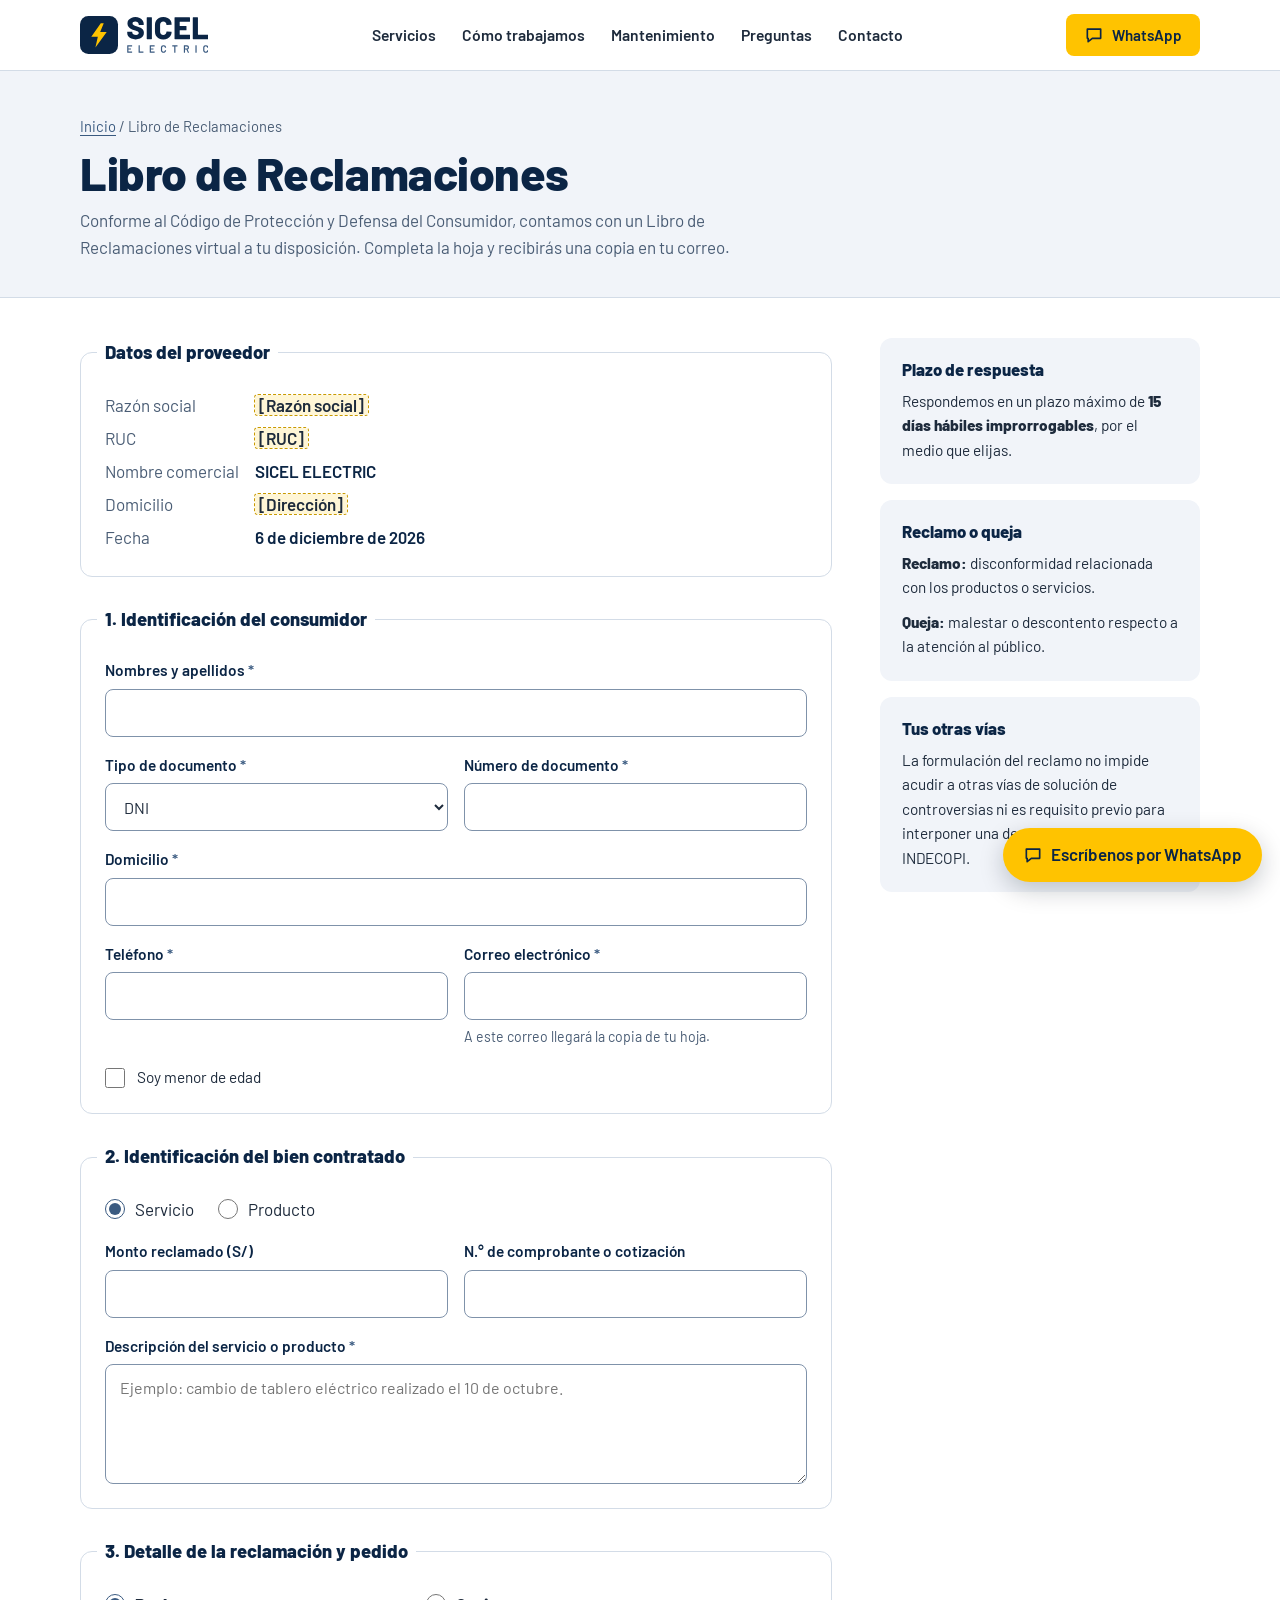
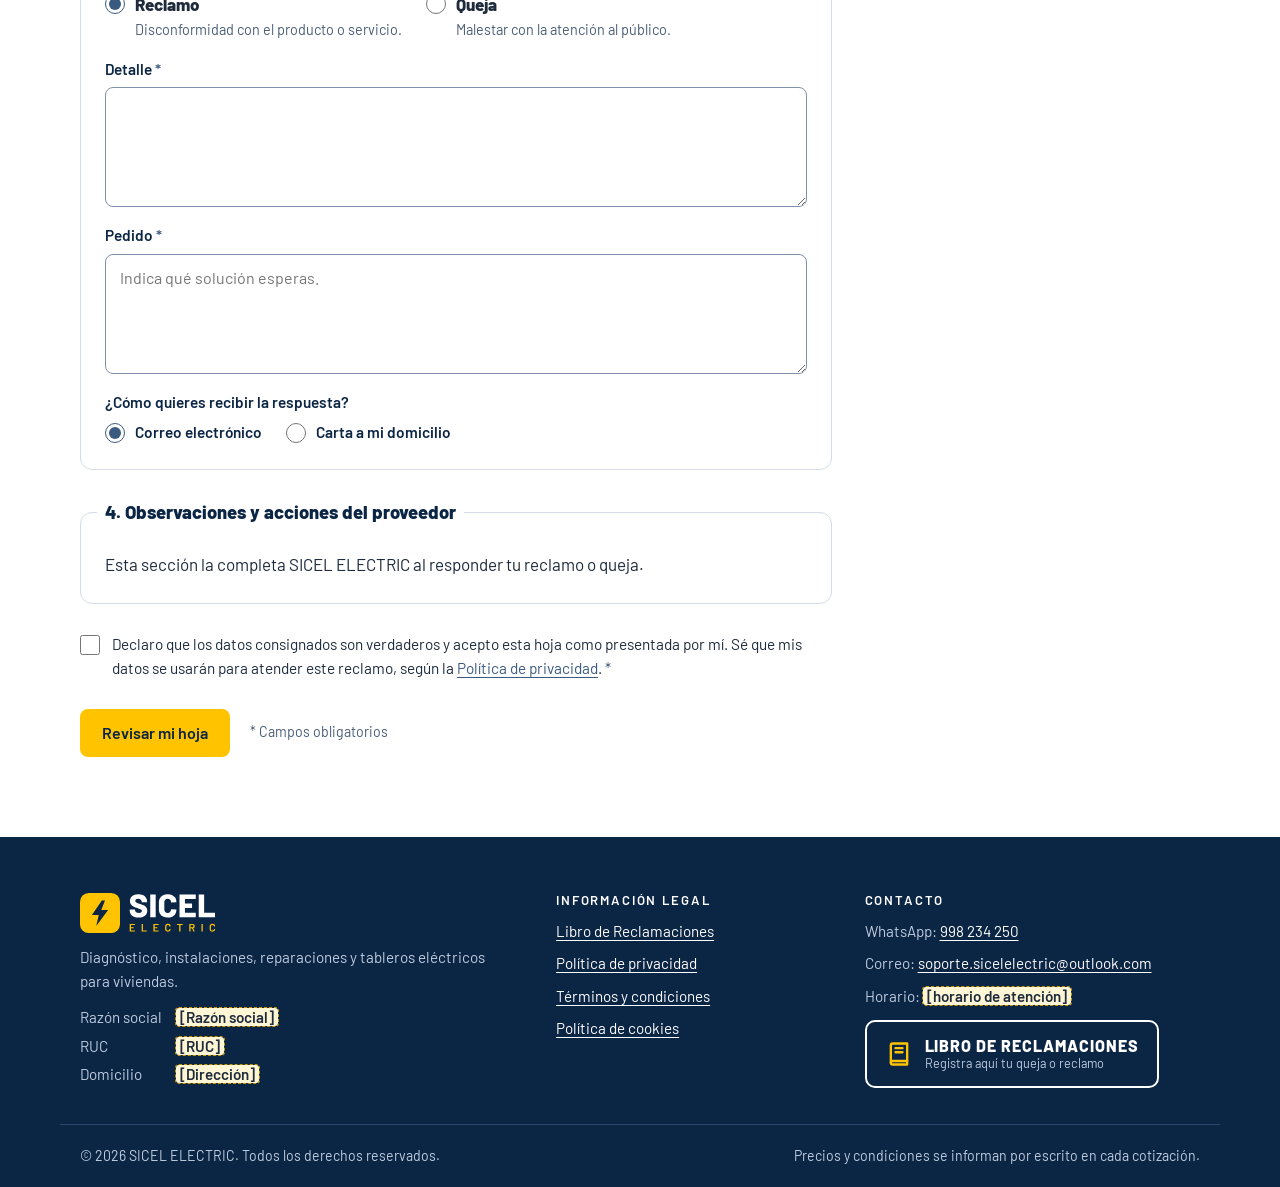
==== SICEL-web/libro-de-reclamaciones.html @ c5e51d3d "Subir proyecto inicial" ====
<!doctype html>
<html lang="es-PE">
<head>
<meta charset="utf-8">
<meta name="viewport" content="width=device-width, initial-scale=1, viewport-fit=cover">
<title>Libro de Reclamaciones | SICEL ELECTRIC</title>
<meta name="description" content="Libro de Reclamaciones virtual de SICEL ELECTRIC. Registra tu reclamo o queja y recibe una copia en tu correo.">
<meta name="theme-color" content="#0B2545">
<link rel="icon" href="assets/img/favicon.svg" type="image/svg+xml">
<link rel="icon" href="assets/img/favicon-32.png" sizes="32x32" type="image/png">
<link rel="apple-touch-icon" href="assets/img/apple-touch-icon.png">
<meta property="og:type" content="website">
<meta property="og:locale" content="es_PE">
<meta property="og:site_name" content="SICEL ELECTRIC">
<meta property="og:title" content="Libro de Reclamaciones | SICEL ELECTRIC">
<meta property="og:description" content="Libro de Reclamaciones virtual de SICEL ELECTRIC. Registra tu reclamo o queja y recibe una copia en tu correo.">
<meta property="og:image" content="assets/img/og-image.png">
<meta name="twitter:card" content="summary_large_image">
<link rel="preload" href="assets/fonts/barlow-extrabold.woff2" as="font" type="font/woff2" crossorigin>
<link rel="stylesheet" href="assets/css/sicel.css">
</head>
<body>
<a class="skip" href="#contenido">Ir al contenido</a>
<header class="site-header">
  <div class="wrap hdr">
    <a class="brand" href="./" aria-label="SICEL ELECTRIC, ir al inicio"><svg xmlns="http://www.w3.org/2000/svg" viewBox="0 0 445.99 132.00" aria-hidden="true" focusable="false"><g transform="translate(0.00 0.00) scale(1.3200)"><path d="M22,0 H78 A22,22 0 0 1 100,22 V78 A22,22 0 0 1 78,100 H22 A22,22 0 0 1 0,78 V22 A22,22 0 0 1 22,0 Z" class="lg-tile"/><path d="M54.70,18.80 L29.70,54.70 L46.90,54.70 L40.60,82.80 L70.30,42.20 L53.10,42.20 L62.50,18.80 Z" class="lg-bolt"/></g><path d="M164.0 57.776314318677095V55.7243143186771Q164.0 55.184314318677096 164.378 54.806314318677096Q164.756 54.428314318677096 165.296 54.428314318677096H180.308Q180.84799999999998 54.428314318677096 181.226 54.806314318677096Q181.60399999999998 55.184314318677096 181.60399999999998 55.7243143186771V57.020314318677094Q181.60399999999998 60.5843143186771 185.168 63.2303143186771Q188.732 65.8763143186771 194.78 65.8763143186771Q199.53199999999998 65.8763143186771 201.79999999999998 63.8243143186771Q204.06799999999998 61.7723143186771 204.06799999999998 59.0723143186771Q204.06799999999998 56.9123143186771 202.718 55.562314318677096Q201.368 54.2123143186771 199.1 53.294314318677095Q196.832 52.376314318677096 192.07999999999998 50.7563143186771Q191.432 50.4323143186771 190.784 50.2703143186771Q190.136 50.1083143186771 189.596 49.892314318677094Q182.576 47.6243143186771 177.392 44.9783143186771Q172.208 42.3323143186771 168.536 37.6343143186771Q164.864 32.9363143186771 164.864 26.0243143186771Q164.864 19.3283143186771 168.374 14.306314318677103Q171.884 9.284314318677104 178.14799999999997 6.584314318677102Q184.41199999999998 3.8843143186770988 192.296 3.8843143186770988Q200.612 3.8843143186770988 207.254 6.9083143186771Q213.896 9.9323143186771 217.676 15.4403143186771Q221.456 20.9483143186771 221.456 28.0763143186771V29.5883143186771Q221.456 30.1283143186771 221.07799999999997 30.5063143186771Q220.7 30.8843143186771 220.16 30.8843143186771H205.148Q204.608 30.8843143186771 204.23 30.5063143186771Q203.85199999999998 30.1283143186771 203.85199999999998 29.5883143186771V28.8323143186771Q203.85199999999998 25.052314318677098 200.504 22.136314318677098Q197.156 19.220314318677097 191.54 19.220314318677097Q187.328 19.220314318677097 184.952 20.9483143186771Q182.576 22.6763143186771 182.576 25.8083143186771Q182.576 28.184314318677096 184.088 29.7503143186771Q185.6 31.3163143186771 188.786 32.666314318677095Q191.97199999999998 34.0163143186771 198.56 36.1763143186771Q206.12 38.7683143186771 210.332 40.7123143186771Q214.54399999999998 42.6563143186771 218.26999999999998 47.0303143186771Q221.99599999999998 51.404314318677095 221.99599999999998 58.532314318677095Q221.99599999999998 65.5523143186771 218.432 70.6283143186771Q214.868 75.70431431867709 208.442 78.4583143186771Q202.016 81.2123143186771 193.48399999999998 81.2123143186771Q184.51999999999998 81.2123143186771 177.878 78.3503143186771Q171.236 75.4883143186771 167.618 70.14231431867711Q164.0 64.7963143186771 164.0 57.776314318677095Z M231.82399999999998 79.05231431867709V6.044314318677095Q231.82399999999998 5.504314318677103 232.202 5.126314318677103Q232.57999999999998 4.748314318677103 233.11999999999998 4.748314318677103H248.456Q248.99599999999998 4.748314318677103 249.37399999999997 5.126314318677103Q249.75199999999998 5.504314318677103 249.75199999999998 6.044314318677095V79.05231431867709Q249.75199999999998 79.5923143186771 249.37399999999997 79.9703143186771Q248.99599999999998 80.3483143186771 248.456 80.3483143186771H233.11999999999998Q232.57999999999998 80.3483143186771 232.202 79.9703143186771Q231.82399999999998 79.5923143186771 231.82399999999998 79.05231431867709Z M260.33599999999996 54.1043143186771V30.776314318677095Q260.33599999999996 22.784314318677097 263.95399999999995 16.682314318677097Q267.57199999999995 10.580314318677097 274.106 7.232314318677098Q280.64 3.8843143186770988 289.28 3.8843143186770988Q297.91999999999996 3.8843143186770988 304.45399999999995 7.070314318677099Q310.98799999999994 10.256314318677099 314.606 16.034314318677097Q318.224 21.812314318677096 318.224 29.3723143186771Q318.224 29.912314318677097 317.846 30.2363143186771Q317.46799999999996 30.5603143186771 316.928 30.5603143186771L301.592 31.532314318677095Q300.296 31.532314318677095 300.296 30.3443143186771Q300.296 25.2683143186771 297.272 22.244314318677098Q294.248 19.220314318677097 289.28 19.220314318677097Q284.31199999999995 19.220314318677097 281.28799999999995 22.298314318677097Q278.26399999999995 25.376314318677096 278.26399999999995 30.3443143186771V54.8603143186771Q278.26399999999995 59.8283143186771 281.28799999999995 62.8523143186771Q284.31199999999995 65.8763143186771 289.28 65.8763143186771Q294.248 65.8763143186771 297.272 62.8523143186771Q300.296 59.8283143186771 300.296 54.8603143186771Q300.296 53.672314318677095 301.592 53.672314318677095L316.928 54.428314318677096Q317.46799999999996 54.428314318677096 317.846 54.752314318677094Q318.224 55.0763143186771 318.224 55.508314318677094Q318.224 63.1763143186771 314.606 69.0083143186771Q310.98799999999994 74.8403143186771 304.45399999999995 78.0263143186771Q297.91999999999996 81.2123143186771 289.28 81.2123143186771Q280.64 81.2123143186771 274.106 77.8643143186771Q267.57199999999995 74.5163143186771 263.95399999999995 68.3603143186771Q260.33599999999996 62.2043143186771 260.33599999999996 54.1043143186771Z M380.756 20.0843143186771H346.844Q346.304 20.0843143186771 346.304 20.6243143186771V33.9083143186771Q346.304 34.4483143186771 346.844 34.4483143186771H368.552Q369.092 34.4483143186771 369.47 34.8263143186771Q369.848 35.2043143186771 369.848 35.7443143186771V48.380314318677094Q369.848 48.9203143186771 369.47 49.2983143186771Q369.092 49.6763143186771 368.552 49.6763143186771H346.844Q346.304 49.6763143186771 346.304 50.2163143186771V64.47231431867709Q346.304 65.0123143186771 346.844 65.0123143186771H380.756Q381.296 65.0123143186771 381.674 65.3903143186771Q382.052 65.7683143186771 382.052 66.3083143186771V79.05231431867709Q382.052 79.5923143186771 381.674 79.9703143186771Q381.296 80.3483143186771 380.756 80.3483143186771H329.672Q329.132 80.3483143186771 328.754 79.9703143186771Q328.376 79.5923143186771 328.376 79.05231431867709V6.044314318677095Q328.376 5.504314318677103 328.754 5.126314318677103Q329.132 4.748314318677103 329.672 4.748314318677103H380.756Q381.296 4.748314318677103 381.674 5.126314318677103Q382.052 5.504314318677103 382.052 6.044314318677095V18.788314318677095Q382.052 19.3283143186771 381.674 19.7063143186771Q381.296 20.0843143186771 380.756 20.0843143186771Z M391.772 79.05231431867709V6.044314318677095Q391.772 5.504314318677103 392.15 5.126314318677103Q392.528 4.748314318677103 393.06800000000004 4.748314318677103H408.404Q408.944 4.748314318677103 409.322 5.126314318677103Q409.70000000000005 5.504314318677103 409.70000000000005 6.044314318677095V64.47231431867709Q409.70000000000005 65.0123143186771 410.24 65.0123143186771H444.692Q445.232 65.0123143186771 445.61 65.3903143186771Q445.988 65.7683143186771 445.988 66.3083143186771V79.05231431867709Q445.988 79.5923143186771 445.61 79.9703143186771Q445.232 80.3483143186771 444.692 80.3483143186771H393.06800000000004Q392.528 80.3483143186771 392.15 79.9703143186771Q391.772 79.5923143186771 391.772 79.05231431867709Z" class="lg-word"/><path d="M180.70022509934626 105.56308165619791H168.37386847840023Q168.19313011152417 105.56308165619791 168.19313011152417 105.74382002307395V112.50343494423791Q168.19313011152417 112.68417331111395 168.37386847840023 112.68417331111395H176.65168568132293Q176.83242404819896 112.68417331111395 176.95894090501218 112.81069016792718Q177.0854577618254 112.9372070247404 177.0854577618254 113.11794539161644V115.86516856813228Q177.0854577618254 116.04590693500832 176.95894090501218 116.17242379182156Q176.83242404819896 116.29894064863478 176.65168568132293 116.29894064863478H168.37386847840023Q168.19313011152417 116.29894064863478 168.19313011152417 116.47967901551083V123.45617997692602Q168.19313011152417 123.63691834380207 168.37386847840023 123.63691834380207H180.70022509934626Q180.88096346622228 123.63691834380207 181.0074803230355 123.7634352006153Q181.13399717984873 123.88995205742853 181.13399717984873 124.07069042430457V126.8179136008204Q181.13399717984873 126.99865196769643 181.0074803230355 127.12516882450967Q180.88096346622228 127.2516856813229 180.70022509934626 127.2516856813229H164.4337720805025Q164.25303371362648 127.2516856813229 164.12651685681323 127.12516882450967Q164.0 126.99865196769643 164.0 126.8179136008204V102.38208639917958Q164.0 102.20134803230354 164.12651685681323 102.07483117549032Q164.25303371362648 101.94831431867708 164.4337720805025 101.94831431867708H180.70022509934626Q180.88096346622228 101.94831431867708 181.0074803230355 102.07483117549032Q181.13399717984873 102.20134803230354 181.13399717984873 102.38208639917958V105.12930957569542Q181.13399717984873 105.31004794257146 181.0074803230355 105.43656479938468Q180.88096346622228 105.56308165619791 180.70022509934626 105.56308165619791Z M203.47325932572747 126.8179136008204V102.38208639917958Q203.47325932572747 102.20134803230354 203.59977618254072 102.07483117549032Q203.72629303935395 101.94831431867708 203.90703140622998 101.94831431867708H207.23261735674913Q207.4133557236252 101.94831431867708 207.5398725804384 102.07483117549032Q207.66638943725164 102.20134803230354 207.66638943725164 102.38208639917958V123.45617997692602Q207.66638943725164 123.63691834380207 207.8471278041277 123.63691834380207H219.95659838482246Q220.1373367516985 123.63691834380207 220.26385360851174 123.7634352006153Q220.39037046532496 123.88995205742853 220.39037046532496 124.07069042430457V126.8179136008204Q220.39037046532496 126.99865196769643 220.26385360851174 127.12516882450967Q220.1373367516985 127.2516856813229 219.95659838482246 127.2516856813229H203.90703140622998Q203.72629303935395 127.2516856813229 203.59977618254072 127.12516882450967Q203.47325932572747 126.99865196769643 203.47325932572747 126.8179136008204Z M258.88764260992184 105.56308165619791H246.5612859889758Q246.38054762209975 105.56308165619791 246.38054762209975 105.74382002307395V112.50343494423791Q246.38054762209975 112.68417331111395 246.5612859889758 112.68417331111395H254.83910319189852Q255.01984155877454 112.68417331111395 255.14635841558777 112.81069016792718Q255.272875272401 112.9372070247404 255.272875272401 113.11794539161644V115.86516856813228Q255.272875272401 116.04590693500832 255.14635841558777 116.17242379182156Q255.01984155877454 116.29894064863478 254.83910319189852 116.29894064863478H246.5612859889758Q246.38054762209975 116.29894064863478 246.38054762209975 116.47967901551083V123.45617997692602Q246.38054762209975 123.63691834380207 246.5612859889758 123.63691834380207H258.88764260992184Q259.06838097679787 123.63691834380207 259.1948978336111 123.7634352006153Q259.3214146904243 123.88995205742853 259.3214146904243 124.07069042430457V126.8179136008204Q259.3214146904243 126.99865196769643 259.1948978336111 127.12516882450967Q259.06838097679787 127.2516856813229 258.88764260992184 127.2516856813229H242.6211895910781Q242.44045122420206 127.2516856813229 242.3139343673888 127.12516882450967Q242.18741751057559 126.99865196769643 242.18741751057559 126.8179136008204V102.38208639917958Q242.18741751057559 102.20134803230354 242.3139343673888 102.07483117549032Q242.44045122420206 101.94831431867708 242.6211895910781 101.94831431867708H258.88764260992184Q259.06838097679787 101.94831431867708 259.1948978336111 102.07483117549032Q259.3214146904243 102.20134803230354 259.3214146904243 102.38208639917958V105.12930957569542Q259.3214146904243 105.31004794257146 259.1948978336111 105.43656479938468Q259.06838097679787 105.56308165619791 258.88764260992184 105.56308165619791Z M281.0461663889245 119.04616382515061V110.11768850147416Q281.0461663889245 107.58735136520957 282.166744263556 105.67152467632354Q283.28732213818745 103.7556979874375 285.34773952057435 102.70741545955646Q287.4081569029612 101.65913293167542 290.1192324061018 101.65913293167542Q292.7941602358672 101.65913293167542 294.8545776182541 102.67126778618125Q296.91499500064094 103.68340264068708 298.0355728752724 105.5269339828227Q299.1561507499039 107.37046532495833 299.1561507499039 109.79235944109729Q299.1561507499039 109.97309780797332 299.02963389309065 110.09961466478654Q298.9031170362774 110.22613152159978 298.7223786694014 110.22613152159978L295.39679271888224 110.40686988847582Q294.9630206383797 110.40686988847582 294.9630206383797 110.00924548134853Q294.9630206383797 107.87653275221125 293.64363056018465 106.57521651070374Q292.32424048198953 105.27390026919625 290.1192324061018 105.27390026919625Q287.9142243302141 105.27390026919625 286.57676041533136 106.57521651070374Q285.2392965004487 107.87653275221125 285.2392965004487 110.00924548134853V119.22690219202666Q285.2392965004487 121.32346724778873 286.57676041533136 122.62478348929622Q287.9142243302141 123.92609973080373 290.1192324061018 123.92609973080373Q292.32424048198953 123.92609973080373 293.64363056018465 122.64285732598384Q294.9630206383797 121.35961492116394 294.9630206383797 119.22690219202666Q294.9630206383797 118.82927778489936 295.39679271888224 118.82927778489936L298.7223786694014 118.97386847840019Q298.9031170362774 118.97386847840019 299.02963389309065 119.08231149852583Q299.1561507499039 119.19075451865145 299.1561507499039 119.33534521215228Q299.1561507499039 121.79338700166645 298.0355728752724 123.65499218048967Q296.91499500064094 125.5165973593129 294.8545776182541 126.52873221381873Q292.7941602358672 127.54086706832456 290.1192324061018 127.54086706832456Q287.4081569029612 127.54086706832456 285.34773952057435 126.47451070375593Q283.28732213818745 125.40815433918728 282.166744263556 123.49232765030123Q281.0461663889245 121.57650096141519 281.0461663889245 119.04616382515061Z M338.7740007691322 102.38208639917958V105.16545724907061Q338.7740007691322 105.34619561594667 338.647483912319 105.4727124727599Q338.52096705550576 105.59922932957312 338.3402286886297 105.59922932957312H331.68905678759137Q331.50831842071534 105.59922932957312 331.50831842071534 105.77996769644916V126.8179136008204Q331.50831842071534 126.99865196769643 331.3818015639021 127.12516882450967Q331.2552847070889 127.2516856813229 331.07454634021286 127.2516856813229H327.74896038969365Q327.5682220228176 127.2516856813229 327.4417051660044 127.12516882450967Q327.31518830919117 126.99865196769643 327.31518830919117 126.8179136008204V105.77996769644916Q327.31518830919117 105.59922932957312 327.13444994231514 105.59922932957312H320.7363117549033Q320.5555733880272 105.59922932957312 320.429056531214 105.4727124727599Q320.30253967440075 105.34619561594667 320.30253967440075 105.16545724907061V102.38208639917958Q320.30253967440075 102.20134803230354 320.429056531214 102.07483117549032Q320.5555733880272 101.94831431867708 320.7363117549033 101.94831431867708H338.3402286886297Q338.52096705550576 101.94831431867708 338.647483912319 102.07483117549032Q338.7740007691322 102.20134803230354 338.7740007691322 102.38208639917958Z M374.4156067170876 126.92635662094602 369.6441138315601 116.51582668888602Q369.5718184848097 116.37123599538519 369.42722779130884 116.37123599538519H365.0895069862839Q364.90876861940785 116.37123599538519 364.90876861940785 116.55197436226123V126.8179136008204Q364.90876861940785 126.99865196769643 364.78225176259457 127.12516882450967Q364.65573490578134 127.2516856813229 364.4749965389053 127.2516856813229H361.14941058838616Q360.96867222151013 127.2516856813229 360.8421553646969 127.12516882450967Q360.7156385078837 126.99865196769643 360.7156385078837 126.8179136008204V102.38208639917958Q360.7156385078837 102.20134803230354 360.8421553646969 102.07483117549032Q360.96867222151013 101.94831431867708 361.14941058838616 101.94831431867708H371.09002076656844Q373.29502884245613 101.94831431867708 374.9939694910909 102.87007998974488Q376.6929101397257 103.7918456608127 377.63274964748115 105.4727124727599Q378.5725891552366 107.15357928470708 378.5725891552366 109.32243968721957Q378.5725891552366 111.81662915010895 377.2893467504167 113.56979130880656Q376.0061043455968 115.32295346750416 373.72880092295867 116.00975926163312Q373.65650557620825 116.00975926163312 373.620357902833 116.08205460838354Q373.5842102294578 116.15434995513395 373.620357902833 116.22664530188436L378.7171798487374 126.74561825406998Q378.7894751954878 126.89020894757081 378.7894751954878 126.96250429432123Q378.7894751954878 127.2516856813229 378.3918507883605 127.2516856813229H374.9216741443405Q374.56019741058844 127.2516856813229 374.4156067170876 126.92635662094602ZM364.90876861940785 105.74382002307395V112.9372070247404Q364.90876861940785 113.11794539161644 365.0895069862839 113.11794539161644H370.5116579925651Q372.2467463145751 113.11794539161644 373.31310267914375 112.08773670042301Q374.3794590437124 111.05752800922957 374.3794590437124 109.35858736059478Q374.3794590437124 107.65964671196 373.31310267914375 106.61136418407895Q372.2467463145751 105.56308165619791 370.5116579925651 105.56308165619791H365.0895069862839Q364.90876861940785 105.56308165619791 364.90876861940785 105.74382002307395Z M400.94799897449053 126.8179136008204V102.38208639917958Q400.94799897449053 102.20134803230354 401.07451583130376 102.07483117549032Q401.201032688117 101.94831431867708 401.381771054993 101.94831431867708H404.70735700551216Q404.8880953723882 101.94831431867708 405.0146122292015 102.07483117549032Q405.1411290860147 102.20134803230354 405.1411290860147 102.38208639917958V126.8179136008204Q405.1411290860147 126.99865196769643 405.0146122292015 127.12516882450967Q404.8880953723882 127.2516856813229 404.70735700551216 127.2516856813229H401.381771054993Q401.201032688117 127.2516856813229 401.07451583130376 127.12516882450967Q400.94799897449053 126.99865196769643 400.94799897449053 126.8179136008204Z M427.8780156390207 119.04616382515061V110.11768850147416Q427.8780156390207 107.58735136520957 428.99859351365217 105.67152467632354Q430.11917138828363 103.7556979874375 432.17958877067053 102.70741545955646Q434.2400061530574 101.65913293167542 436.95108165619797 101.65913293167542Q439.6260094859634 101.65913293167542 441.6864268683503 102.67126778618125Q443.7468442507371 103.68340264068708 444.8674221253686 105.5269339828227Q445.98800000000006 107.37046532495833 445.98800000000006 109.79235944109729Q445.98800000000006 109.97309780797332 445.86148314318683 110.09961466478654Q445.7349662863736 110.22613152159978 445.5542279194976 110.22613152159978L442.2286419689784 110.40686988847582Q441.7948698884759 110.40686988847582 441.7948698884759 110.00924548134853Q441.7948698884759 107.87653275221125 440.47547981028083 106.57521651070374Q439.1560897320857 105.27390026919625 436.95108165619797 105.27390026919625Q434.7460735803103 105.27390026919625 433.40860966542755 106.57521651070374Q432.0711457505449 107.87653275221125 432.0711457505449 110.00924548134853V119.22690219202666Q432.0711457505449 121.32346724778873 433.40860966542755 122.62478348929622Q434.7460735803103 123.92609973080373 436.95108165619797 123.92609973080373Q439.1560897320857 123.92609973080373 440.47547981028083 122.64285732598384Q441.7948698884759 121.35961492116394 441.7948698884759 119.22690219202666Q441.7948698884759 118.82927778489936 442.2286419689784 118.82927778489936L445.5542279194976 118.97386847840019Q445.7349662863736 118.97386847840019 445.86148314318683 119.08231149852583Q445.98800000000006 119.19075451865145 445.98800000000006 119.33534521215228Q445.98800000000006 121.79338700166645 444.8674221253686 123.65499218048967Q443.7468442507371 125.5165973593129 441.6864268683503 126.52873221381873Q439.6260094859634 127.54086706832456 436.95108165619797 127.54086706832456Q434.2400061530574 127.54086706832456 432.17958877067053 126.47451070375593Q430.11917138828363 125.40815433918728 428.99859351365217 123.49232765030123Q427.8780156390207 121.57650096141519 427.8780156390207 119.04616382515061Z" class="lg-sub"/></svg></a>
    <nav class="nav" aria-label="Principal">
      <a href="./#servicios">Servicios</a>
      <a href="./#como-trabajamos">Cómo trabajamos</a>
      <a href="./#mantenimiento">Mantenimiento</a>
      <a href="./#preguntas">Preguntas</a>
      <a href="./#contacto">Contacto</a>
    </nav>
    <a class="btn btn-primary btn-sm" href="https://wa.me/51998234250?text=Hola%20SICEL%20ELECTRIC%2C%20quiero%20hacer%20una%20consulta." target="_blank" rel="noopener"><svg class="icon" viewBox="0 0 24 24" fill="none" stroke="currentColor" stroke-width="2" stroke-linecap="round" stroke-linejoin="round" aria-hidden="true" focusable="false"><path d="M4 5h16v11H10l-5 4v-4H4z"/></svg>WhatsApp</a>
  </div>
</header>

<main id="contenido">
  <div class="page-head">
    <div class="wrap">
      <p class="crumbs"><a href="./">Inicio</a> / Libro de Reclamaciones</p>
      <h1>Libro de Reclamaciones</h1>
      <p>Conforme al Código de Protección y Defensa del Consumidor, contamos con un Libro de Reclamaciones virtual a tu disposición. Completa la hoja y recibirás una copia en tu correo.</p>
    </div>
  </div>

  <div class="wrap lr-layout">
    <div class="lr-main">
      <div class="status ok" id="lr-sent" hidden>
        <p><strong>Recibimos tu hoja de reclamación <span id="lr-sent-code"></span>.</strong> Te enviaremos una copia al correo que indicaste y te responderemos en un plazo máximo de 15 días hábiles.</p>
        <p><a href="libro-de-reclamaciones.html">Registrar otra hoja</a></p>
      </div>

      <form class="lr-form" id="libro-form" action="https://formsubmit.co/soporte.sicelelectric@outlook.com" method="POST" accept-charset="UTF-8" novalidate>
        <fieldset>
          <legend>Datos del proveedor</legend>
          <dl class="provider-box">
            <dt>Razón social</dt><dd><span class="ph">[Razón social]</span></dd>
            <dt>RUC</dt><dd><span class="ph">[RUC]</span></dd>
            <dt>Nombre comercial</dt><dd>SICEL ELECTRIC</dd>
            <dt>Domicilio</dt><dd><span class="ph">[Dirección]</span></dd>
            <dt>Fecha</dt><dd id="lr-fecha">Se registra al enviar</dd>
          </dl>
        </fieldset>

        <fieldset>
          <legend>1. Identificación del consumidor</legend>
          <div class="form-grid">
            <div class="field full">
              <label for="lr-nombre">Nombres y apellidos <span class="req" aria-hidden="true">*</span></label>
              <input type="text" id="lr-nombre" name="Nombres y apellidos" autocomplete="name" required>
            </div>
            <div class="field">
              <label for="lr-tipodoc">Tipo de documento <span class="req" aria-hidden="true">*</span></label>
              <select id="lr-tipodoc" name="Tipo de documento" required>
                <option>DNI</option>
                <option>Carné de extranjería</option>
                <option>Pasaporte</option>
              </select>
            </div>
            <div class="field">
              <label for="lr-numdoc">Número de documento <span class="req" aria-hidden="true">*</span></label>
              <input type="text" id="lr-numdoc" name="Numero de documento" inputmode="numeric" required>
            </div>
            <div class="field full">
              <label for="lr-domicilio">Domicilio <span class="req" aria-hidden="true">*</span></label>
              <input type="text" id="lr-domicilio" name="Domicilio" autocomplete="street-address" required>
            </div>
            <div class="field">
              <label for="lr-telefono">Teléfono <span class="req" aria-hidden="true">*</span></label>
              <input type="tel" id="lr-telefono" name="Telefono" autocomplete="tel" inputmode="tel" required>
            </div>
            <div class="field">
              <label for="lr-email">Correo electrónico <span class="req" aria-hidden="true">*</span></label>
              <input type="email" id="lr-email" name="email" autocomplete="email" required>
              <span class="hint">A este correo llegará la copia de tu hoja.</span>
            </div>
          </div>
          <label class="check" for="lr-menor">
            <input type="checkbox" id="lr-menor" name="Consumidor menor de edad" value="Sí">
            <span>Soy menor de edad</span>
          </label>
          <div class="form-grid" id="lr-apoderado" hidden>
            <div class="field full">
              <label for="lr-ap-nombre">Nombre del padre, madre o apoderado <span class="req" aria-hidden="true">*</span></label>
              <input type="text" id="lr-ap-nombre" name="Padre madre o apoderado">
            </div>
            <div class="field">
              <label for="lr-ap-doc">Documento del padre, madre o apoderado <span class="req" aria-hidden="true">*</span></label>
              <input type="text" id="lr-ap-doc" name="Documento del apoderado">
            </div>
          </div>
        </fieldset>

        <fieldset>
          <legend>2. Identificación del bien contratado</legend>
          <div class="radio-row" role="radiogroup" aria-label="Tipo de bien">
            <label class="radio" for="lr-bien-serv"><input type="radio" id="lr-bien-serv" name="Tipo de bien" value="Servicio" checked><span>Servicio</span></label>
            <label class="radio" for="lr-bien-prod"><input type="radio" id="lr-bien-prod" name="Tipo de bien" value="Producto"><span>Producto</span></label>
          </div>
          <div class="form-grid">
            <div class="field">
              <label for="lr-monto">Monto reclamado (S/)</label>
              <input type="number" id="lr-monto" name="Monto reclamado S/" min="0" step="0.01" inputmode="decimal">
            </div>
            <div class="field">
              <label for="lr-ref">N.° de comprobante o cotización</label>
              <input type="text" id="lr-ref" name="Comprobante o cotizacion">
            </div>
            <div class="field full">
              <label for="lr-desc">Descripción del servicio o producto <span class="req" aria-hidden="true">*</span></label>
              <textarea id="lr-desc" name="Descripcion del bien" required placeholder="Ejemplo: cambio de tablero eléctrico realizado el 10 de octubre."></textarea>
            </div>
          </div>
        </fieldset>

        <fieldset>
          <legend>3. Detalle de la reclamación y pedido</legend>
          <div class="radio-row" role="radiogroup" aria-label="Tipo de registro">
            <label class="radio" for="lr-tipo-rec"><input type="radio" id="lr-tipo-rec" name="Tipo" value="Reclamo" checked><span><strong>Reclamo</strong><small>Disconformidad con el producto o servicio.</small></span></label>
            <label class="radio" for="lr-tipo-que"><input type="radio" id="lr-tipo-que" name="Tipo" value="Queja"><span><strong>Queja</strong><small>Malestar con la atención al público.</small></span></label>
          </div>
          <div class="field">
            <label for="lr-detalle">Detalle <span class="req" aria-hidden="true">*</span></label>
            <textarea id="lr-detalle" name="Detalle" required></textarea>
          </div>
          <div class="field">
            <label for="lr-pedido">Pedido <span class="req" aria-hidden="true">*</span></label>
            <textarea id="lr-pedido" name="Pedido del consumidor" required placeholder="Indica qué solución esperas."></textarea>
          </div>
          <div class="field">
            <span class="legend-like" id="lr-resp-label">¿Cómo quieres recibir la respuesta?</span>
            <div class="radio-row" role="radiogroup" aria-labelledby="lr-resp-label">
              <label class="radio" for="lr-resp-mail"><input type="radio" id="lr-resp-mail" name="Respuesta por" value="Correo electrónico" checked><span>Correo electrónico</span></label>
              <label class="radio" for="lr-resp-carta"><input type="radio" id="lr-resp-carta" name="Respuesta por" value="Carta al domicilio"><span>Carta a mi domicilio</span></label>
            </div>
          </div>
        </fieldset>

        <fieldset>
          <legend>4. Observaciones y acciones del proveedor</legend>
          <p>Esta sección la completa SICEL ELECTRIC al responder tu reclamo o queja.</p>
        </fieldset>

        <label class="check" for="lr-acepto">
          <input type="checkbox" id="lr-acepto" name="Declaracion del consumidor" value="Acepta" required>
          <span>Declaro que los datos consignados son verdaderos y acepto esta hoja como presentada por mí. Sé que mis datos se usarán para atender este reclamo, según la <a href="politica-de-privacidad.html">Política de privacidad</a>. <span class="req" aria-hidden="true">*</span></span>
        </label>

        <input class="hp" type="text" name="_honey" tabindex="-1" autocomplete="off" aria-hidden="true">
        <input type="hidden" name="_template" value="table">
        <input type="hidden" name="_subject" id="lr-subject" value="Libro de Reclamaciones SICEL ELECTRIC">
        <input type="hidden" name="_next" id="lr-next" value="">
        <input type="hidden" name="_autoresponse" id="lr-autoresponse" value="">
        <input type="hidden" name="Codigo de hoja" id="lr-codigo" value="">
        <input type="hidden" name="Fecha de registro" id="lr-fecha-in" value="">

        <p class="status" id="lr-error" role="alert" hidden></p>
        <div class="form-foot">
          <button class="btn btn-primary" type="submit">Revisar mi hoja</button>
          <small>* Campos obligatorios</small>
        </div>
      </form>

      <section class="hoja" id="lr-review" hidden aria-labelledby="lr-review-title" tabindex="-1">
        <div class="hoja-head">
          <h2 id="lr-review-title">Revisa tu hoja antes de enviarla</h2>
          <span class="hoja-code" id="lr-code-view"></span>
        </div>
        <pre id="lr-text"></pre>
        <div class="hoja-actions">
          <button class="btn btn-primary" type="button" id="lr-confirm">Confirmar y enviar</button>
          <button class="btn btn-outline" type="button" id="lr-edit">Corregir datos</button>
          <button class="btn-link" type="button" id="lr-copy" data-copy-target="lr-text"><svg class="icon" viewBox="0 0 24 24" fill="none" stroke="currentColor" stroke-width="2" stroke-linecap="round" stroke-linejoin="round" aria-hidden="true" focusable="false"><rect x="9" y="9" width="11" height="11" rx="2"/><path d="M5 15V5.5A1.5 1.5 0 0 1 6.5 4H15"/></svg><span>Copiar hoja</span></button>
          <button class="btn-link" type="button" id="lr-print">Imprimir o guardar en PDF</button>
        </div>
        <p class="status" id="lr-preview-note" hidden></p>
      </section>
    </div>

    <aside class="lr-aside" aria-label="Información sobre el Libro de Reclamaciones">
      <div class="aside-box">
        <h2>Plazo de respuesta</h2>
        <p>Respondemos en un plazo máximo de <strong>15 días hábiles improrrogables</strong>, por el medio que elijas.</p>
      </div>
      <div class="aside-box">
        <h2>Reclamo o queja</h2>
        <p><strong>Reclamo:</strong> disconformidad relacionada con los productos o servicios.</p>
        <p><strong>Queja:</strong> malestar o descontento respecto a la atención al público.</p>
      </div>
      <div class="aside-box">
        <h2>Tus otras vías</h2>
        <p>La formulación del reclamo no impide acudir a otras vías de solución de controversias ni es requisito previo para interponer una denuncia ante el INDECOPI.</p>
      </div>
    </aside>
  </div>
</main>

<footer class="site-footer">
  <div class="wrap foot-grid">
    <div class="foot-col">
      <a class="foot-brand" href="./" aria-label="SICEL ELECTRIC, ir al inicio"><svg xmlns="http://www.w3.org/2000/svg" viewBox="0 0 445.99 132.00" aria-hidden="true" focusable="false"><g transform="translate(0.00 0.00) scale(1.3200)"><path d="M22,0 H78 A22,22 0 0 1 100,22 V78 A22,22 0 0 1 78,100 H22 A22,22 0 0 1 0,78 V22 A22,22 0 0 1 22,0 Z" class="lg-tile"/><path d="M54.70,18.80 L29.70,54.70 L46.90,54.70 L40.60,82.80 L70.30,42.20 L53.10,42.20 L62.50,18.80 Z" class="lg-bolt"/></g><path d="M164.0 57.776314318677095V55.7243143186771Q164.0 55.184314318677096 164.378 54.806314318677096Q164.756 54.428314318677096 165.296 54.428314318677096H180.308Q180.84799999999998 54.428314318677096 181.226 54.806314318677096Q181.60399999999998 55.184314318677096 181.60399999999998 55.7243143186771V57.020314318677094Q181.60399999999998 60.5843143186771 185.168 63.2303143186771Q188.732 65.8763143186771 194.78 65.8763143186771Q199.53199999999998 65.8763143186771 201.79999999999998 63.8243143186771Q204.06799999999998 61.7723143186771 204.06799999999998 59.0723143186771Q204.06799999999998 56.9123143186771 202.718 55.562314318677096Q201.368 54.2123143186771 199.1 53.294314318677095Q196.832 52.376314318677096 192.07999999999998 50.7563143186771Q191.432 50.4323143186771 190.784 50.2703143186771Q190.136 50.1083143186771 189.596 49.892314318677094Q182.576 47.6243143186771 177.392 44.9783143186771Q172.208 42.3323143186771 168.536 37.6343143186771Q164.864 32.9363143186771 164.864 26.0243143186771Q164.864 19.3283143186771 168.374 14.306314318677103Q171.884 9.284314318677104 178.14799999999997 6.584314318677102Q184.41199999999998 3.8843143186770988 192.296 3.8843143186770988Q200.612 3.8843143186770988 207.254 6.9083143186771Q213.896 9.9323143186771 217.676 15.4403143186771Q221.456 20.9483143186771 221.456 28.0763143186771V29.5883143186771Q221.456 30.1283143186771 221.07799999999997 30.5063143186771Q220.7 30.8843143186771 220.16 30.8843143186771H205.148Q204.608 30.8843143186771 204.23 30.5063143186771Q203.85199999999998 30.1283143186771 203.85199999999998 29.5883143186771V28.8323143186771Q203.85199999999998 25.052314318677098 200.504 22.136314318677098Q197.156 19.220314318677097 191.54 19.220314318677097Q187.328 19.220314318677097 184.952 20.9483143186771Q182.576 22.6763143186771 182.576 25.8083143186771Q182.576 28.184314318677096 184.088 29.7503143186771Q185.6 31.3163143186771 188.786 32.666314318677095Q191.97199999999998 34.0163143186771 198.56 36.1763143186771Q206.12 38.7683143186771 210.332 40.7123143186771Q214.54399999999998 42.6563143186771 218.26999999999998 47.0303143186771Q221.99599999999998 51.404314318677095 221.99599999999998 58.532314318677095Q221.99599999999998 65.5523143186771 218.432 70.6283143186771Q214.868 75.70431431867709 208.442 78.4583143186771Q202.016 81.2123143186771 193.48399999999998 81.2123143186771Q184.51999999999998 81.2123143186771 177.878 78.3503143186771Q171.236 75.4883143186771 167.618 70.14231431867711Q164.0 64.7963143186771 164.0 57.776314318677095Z M231.82399999999998 79.05231431867709V6.044314318677095Q231.82399999999998 5.504314318677103 232.202 5.126314318677103Q232.57999999999998 4.748314318677103 233.11999999999998 4.748314318677103H248.456Q248.99599999999998 4.748314318677103 249.37399999999997 5.126314318677103Q249.75199999999998 5.504314318677103 249.75199999999998 6.044314318677095V79.05231431867709Q249.75199999999998 79.5923143186771 249.37399999999997 79.9703143186771Q248.99599999999998 80.3483143186771 248.456 80.3483143186771H233.11999999999998Q232.57999999999998 80.3483143186771 232.202 79.9703143186771Q231.82399999999998 79.5923143186771 231.82399999999998 79.05231431867709Z M260.33599999999996 54.1043143186771V30.776314318677095Q260.33599999999996 22.784314318677097 263.95399999999995 16.682314318677097Q267.57199999999995 10.580314318677097 274.106 7.232314318677098Q280.64 3.8843143186770988 289.28 3.8843143186770988Q297.91999999999996 3.8843143186770988 304.45399999999995 7.070314318677099Q310.98799999999994 10.256314318677099 314.606 16.034314318677097Q318.224 21.812314318677096 318.224 29.3723143186771Q318.224 29.912314318677097 317.846 30.2363143186771Q317.46799999999996 30.5603143186771 316.928 30.5603143186771L301.592 31.532314318677095Q300.296 31.532314318677095 300.296 30.3443143186771Q300.296 25.2683143186771 297.272 22.244314318677098Q294.248 19.220314318677097 289.28 19.220314318677097Q284.31199999999995 19.220314318677097 281.28799999999995 22.298314318677097Q278.26399999999995 25.376314318677096 278.26399999999995 30.3443143186771V54.8603143186771Q278.26399999999995 59.8283143186771 281.28799999999995 62.8523143186771Q284.31199999999995 65.8763143186771 289.28 65.8763143186771Q294.248 65.8763143186771 297.272 62.8523143186771Q300.296 59.8283143186771 300.296 54.8603143186771Q300.296 53.672314318677095 301.592 53.672314318677095L316.928 54.428314318677096Q317.46799999999996 54.428314318677096 317.846 54.752314318677094Q318.224 55.0763143186771 318.224 55.508314318677094Q318.224 63.1763143186771 314.606 69.0083143186771Q310.98799999999994 74.8403143186771 304.45399999999995 78.0263143186771Q297.91999999999996 81.2123143186771 289.28 81.2123143186771Q280.64 81.2123143186771 274.106 77.8643143186771Q267.57199999999995 74.5163143186771 263.95399999999995 68.3603143186771Q260.33599999999996 62.2043143186771 260.33599999999996 54.1043143186771Z M380.756 20.0843143186771H346.844Q346.304 20.0843143186771 346.304 20.6243143186771V33.9083143186771Q346.304 34.4483143186771 346.844 34.4483143186771H368.552Q369.092 34.4483143186771 369.47 34.8263143186771Q369.848 35.2043143186771 369.848 35.7443143186771V48.380314318677094Q369.848 48.9203143186771 369.47 49.2983143186771Q369.092 49.6763143186771 368.552 49.6763143186771H346.844Q346.304 49.6763143186771 346.304 50.2163143186771V64.47231431867709Q346.304 65.0123143186771 346.844 65.0123143186771H380.756Q381.296 65.0123143186771 381.674 65.3903143186771Q382.052 65.7683143186771 382.052 66.3083143186771V79.05231431867709Q382.052 79.5923143186771 381.674 79.9703143186771Q381.296 80.3483143186771 380.756 80.3483143186771H329.672Q329.132 80.3483143186771 328.754 79.9703143186771Q328.376 79.5923143186771 328.376 79.05231431867709V6.044314318677095Q328.376 5.504314318677103 328.754 5.126314318677103Q329.132 4.748314318677103 329.672 4.748314318677103H380.756Q381.296 4.748314318677103 381.674 5.126314318677103Q382.052 5.504314318677103 382.052 6.044314318677095V18.788314318677095Q382.052 19.3283143186771 381.674 19.7063143186771Q381.296 20.0843143186771 380.756 20.0843143186771Z M391.772 79.05231431867709V6.044314318677095Q391.772 5.504314318677103 392.15 5.126314318677103Q392.528 4.748314318677103 393.06800000000004 4.748314318677103H408.404Q408.944 4.748314318677103 409.322 5.126314318677103Q409.70000000000005 5.504314318677103 409.70000000000005 6.044314318677095V64.47231431867709Q409.70000000000005 65.0123143186771 410.24 65.0123143186771H444.692Q445.232 65.0123143186771 445.61 65.3903143186771Q445.988 65.7683143186771 445.988 66.3083143186771V79.05231431867709Q445.988 79.5923143186771 445.61 79.9703143186771Q445.232 80.3483143186771 444.692 80.3483143186771H393.06800000000004Q392.528 80.3483143186771 392.15 79.9703143186771Q391.772 79.5923143186771 391.772 79.05231431867709Z" class="lg-word"/><path d="M180.70022509934626 105.56308165619791H168.37386847840023Q168.19313011152417 105.56308165619791 168.19313011152417 105.74382002307395V112.50343494423791Q168.19313011152417 112.68417331111395 168.37386847840023 112.68417331111395H176.65168568132293Q176.83242404819896 112.68417331111395 176.95894090501218 112.81069016792718Q177.0854577618254 112.9372070247404 177.0854577618254 113.11794539161644V115.86516856813228Q177.0854577618254 116.04590693500832 176.95894090501218 116.17242379182156Q176.83242404819896 116.29894064863478 176.65168568132293 116.29894064863478H168.37386847840023Q168.19313011152417 116.29894064863478 168.19313011152417 116.47967901551083V123.45617997692602Q168.19313011152417 123.63691834380207 168.37386847840023 123.63691834380207H180.70022509934626Q180.88096346622228 123.63691834380207 181.0074803230355 123.7634352006153Q181.13399717984873 123.88995205742853 181.13399717984873 124.07069042430457V126.8179136008204Q181.13399717984873 126.99865196769643 181.0074803230355 127.12516882450967Q180.88096346622228 127.2516856813229 180.70022509934626 127.2516856813229H164.4337720805025Q164.25303371362648 127.2516856813229 164.12651685681323 127.12516882450967Q164.0 126.99865196769643 164.0 126.8179136008204V102.38208639917958Q164.0 102.20134803230354 164.12651685681323 102.07483117549032Q164.25303371362648 101.94831431867708 164.4337720805025 101.94831431867708H180.70022509934626Q180.88096346622228 101.94831431867708 181.0074803230355 102.07483117549032Q181.13399717984873 102.20134803230354 181.13399717984873 102.38208639917958V105.12930957569542Q181.13399717984873 105.31004794257146 181.0074803230355 105.43656479938468Q180.88096346622228 105.56308165619791 180.70022509934626 105.56308165619791Z M203.47325932572747 126.8179136008204V102.38208639917958Q203.47325932572747 102.20134803230354 203.59977618254072 102.07483117549032Q203.72629303935395 101.94831431867708 203.90703140622998 101.94831431867708H207.23261735674913Q207.4133557236252 101.94831431867708 207.5398725804384 102.07483117549032Q207.66638943725164 102.20134803230354 207.66638943725164 102.38208639917958V123.45617997692602Q207.66638943725164 123.63691834380207 207.8471278041277 123.63691834380207H219.95659838482246Q220.1373367516985 123.63691834380207 220.26385360851174 123.7634352006153Q220.39037046532496 123.88995205742853 220.39037046532496 124.07069042430457V126.8179136008204Q220.39037046532496 126.99865196769643 220.26385360851174 127.12516882450967Q220.1373367516985 127.2516856813229 219.95659838482246 127.2516856813229H203.90703140622998Q203.72629303935395 127.2516856813229 203.59977618254072 127.12516882450967Q203.47325932572747 126.99865196769643 203.47325932572747 126.8179136008204Z M258.88764260992184 105.56308165619791H246.5612859889758Q246.38054762209975 105.56308165619791 246.38054762209975 105.74382002307395V112.50343494423791Q246.38054762209975 112.68417331111395 246.5612859889758 112.68417331111395H254.83910319189852Q255.01984155877454 112.68417331111395 255.14635841558777 112.81069016792718Q255.272875272401 112.9372070247404 255.272875272401 113.11794539161644V115.86516856813228Q255.272875272401 116.04590693500832 255.14635841558777 116.17242379182156Q255.01984155877454 116.29894064863478 254.83910319189852 116.29894064863478H246.5612859889758Q246.38054762209975 116.29894064863478 246.38054762209975 116.47967901551083V123.45617997692602Q246.38054762209975 123.63691834380207 246.5612859889758 123.63691834380207H258.88764260992184Q259.06838097679787 123.63691834380207 259.1948978336111 123.7634352006153Q259.3214146904243 123.88995205742853 259.3214146904243 124.07069042430457V126.8179136008204Q259.3214146904243 126.99865196769643 259.1948978336111 127.12516882450967Q259.06838097679787 127.2516856813229 258.88764260992184 127.2516856813229H242.6211895910781Q242.44045122420206 127.2516856813229 242.3139343673888 127.12516882450967Q242.18741751057559 126.99865196769643 242.18741751057559 126.8179136008204V102.38208639917958Q242.18741751057559 102.20134803230354 242.3139343673888 102.07483117549032Q242.44045122420206 101.94831431867708 242.6211895910781 101.94831431867708H258.88764260992184Q259.06838097679787 101.94831431867708 259.1948978336111 102.07483117549032Q259.3214146904243 102.20134803230354 259.3214146904243 102.38208639917958V105.12930957569542Q259.3214146904243 105.31004794257146 259.1948978336111 105.43656479938468Q259.06838097679787 105.56308165619791 258.88764260992184 105.56308165619791Z M281.0461663889245 119.04616382515061V110.11768850147416Q281.0461663889245 107.58735136520957 282.166744263556 105.67152467632354Q283.28732213818745 103.7556979874375 285.34773952057435 102.70741545955646Q287.4081569029612 101.65913293167542 290.1192324061018 101.65913293167542Q292.7941602358672 101.65913293167542 294.8545776182541 102.67126778618125Q296.91499500064094 103.68340264068708 298.0355728752724 105.5269339828227Q299.1561507499039 107.37046532495833 299.1561507499039 109.79235944109729Q299.1561507499039 109.97309780797332 299.02963389309065 110.09961466478654Q298.9031170362774 110.22613152159978 298.7223786694014 110.22613152159978L295.39679271888224 110.40686988847582Q294.9630206383797 110.40686988847582 294.9630206383797 110.00924548134853Q294.9630206383797 107.87653275221125 293.64363056018465 106.57521651070374Q292.32424048198953 105.27390026919625 290.1192324061018 105.27390026919625Q287.9142243302141 105.27390026919625 286.57676041533136 106.57521651070374Q285.2392965004487 107.87653275221125 285.2392965004487 110.00924548134853V119.22690219202666Q285.2392965004487 121.32346724778873 286.57676041533136 122.62478348929622Q287.9142243302141 123.92609973080373 290.1192324061018 123.92609973080373Q292.32424048198953 123.92609973080373 293.64363056018465 122.64285732598384Q294.9630206383797 121.35961492116394 294.9630206383797 119.22690219202666Q294.9630206383797 118.82927778489936 295.39679271888224 118.82927778489936L298.7223786694014 118.97386847840019Q298.9031170362774 118.97386847840019 299.02963389309065 119.08231149852583Q299.1561507499039 119.19075451865145 299.1561507499039 119.33534521215228Q299.1561507499039 121.79338700166645 298.0355728752724 123.65499218048967Q296.91499500064094 125.5165973593129 294.8545776182541 126.52873221381873Q292.7941602358672 127.54086706832456 290.1192324061018 127.54086706832456Q287.4081569029612 127.54086706832456 285.34773952057435 126.47451070375593Q283.28732213818745 125.40815433918728 282.166744263556 123.49232765030123Q281.0461663889245 121.57650096141519 281.0461663889245 119.04616382515061Z M338.7740007691322 102.38208639917958V105.16545724907061Q338.7740007691322 105.34619561594667 338.647483912319 105.4727124727599Q338.52096705550576 105.59922932957312 338.3402286886297 105.59922932957312H331.68905678759137Q331.50831842071534 105.59922932957312 331.50831842071534 105.77996769644916V126.8179136008204Q331.50831842071534 126.99865196769643 331.3818015639021 127.12516882450967Q331.2552847070889 127.2516856813229 331.07454634021286 127.2516856813229H327.74896038969365Q327.5682220228176 127.2516856813229 327.4417051660044 127.12516882450967Q327.31518830919117 126.99865196769643 327.31518830919117 126.8179136008204V105.77996769644916Q327.31518830919117 105.59922932957312 327.13444994231514 105.59922932957312H320.7363117549033Q320.5555733880272 105.59922932957312 320.429056531214 105.4727124727599Q320.30253967440075 105.34619561594667 320.30253967440075 105.16545724907061V102.38208639917958Q320.30253967440075 102.20134803230354 320.429056531214 102.07483117549032Q320.5555733880272 101.94831431867708 320.7363117549033 101.94831431867708H338.3402286886297Q338.52096705550576 101.94831431867708 338.647483912319 102.07483117549032Q338.7740007691322 102.20134803230354 338.7740007691322 102.38208639917958Z M374.4156067170876 126.92635662094602 369.6441138315601 116.51582668888602Q369.5718184848097 116.37123599538519 369.42722779130884 116.37123599538519H365.0895069862839Q364.90876861940785 116.37123599538519 364.90876861940785 116.55197436226123V126.8179136008204Q364.90876861940785 126.99865196769643 364.78225176259457 127.12516882450967Q364.65573490578134 127.2516856813229 364.4749965389053 127.2516856813229H361.14941058838616Q360.96867222151013 127.2516856813229 360.8421553646969 127.12516882450967Q360.7156385078837 126.99865196769643 360.7156385078837 126.8179136008204V102.38208639917958Q360.7156385078837 102.20134803230354 360.8421553646969 102.07483117549032Q360.96867222151013 101.94831431867708 361.14941058838616 101.94831431867708H371.09002076656844Q373.29502884245613 101.94831431867708 374.9939694910909 102.87007998974488Q376.6929101397257 103.7918456608127 377.63274964748115 105.4727124727599Q378.5725891552366 107.15357928470708 378.5725891552366 109.32243968721957Q378.5725891552366 111.81662915010895 377.2893467504167 113.56979130880656Q376.0061043455968 115.32295346750416 373.72880092295867 116.00975926163312Q373.65650557620825 116.00975926163312 373.620357902833 116.08205460838354Q373.5842102294578 116.15434995513395 373.620357902833 116.22664530188436L378.7171798487374 126.74561825406998Q378.7894751954878 126.89020894757081 378.7894751954878 126.96250429432123Q378.7894751954878 127.2516856813229 378.3918507883605 127.2516856813229H374.9216741443405Q374.56019741058844 127.2516856813229 374.4156067170876 126.92635662094602ZM364.90876861940785 105.74382002307395V112.9372070247404Q364.90876861940785 113.11794539161644 365.0895069862839 113.11794539161644H370.5116579925651Q372.2467463145751 113.11794539161644 373.31310267914375 112.08773670042301Q374.3794590437124 111.05752800922957 374.3794590437124 109.35858736059478Q374.3794590437124 107.65964671196 373.31310267914375 106.61136418407895Q372.2467463145751 105.56308165619791 370.5116579925651 105.56308165619791H365.0895069862839Q364.90876861940785 105.56308165619791 364.90876861940785 105.74382002307395Z M400.94799897449053 126.8179136008204V102.38208639917958Q400.94799897449053 102.20134803230354 401.07451583130376 102.07483117549032Q401.201032688117 101.94831431867708 401.381771054993 101.94831431867708H404.70735700551216Q404.8880953723882 101.94831431867708 405.0146122292015 102.07483117549032Q405.1411290860147 102.20134803230354 405.1411290860147 102.38208639917958V126.8179136008204Q405.1411290860147 126.99865196769643 405.0146122292015 127.12516882450967Q404.8880953723882 127.2516856813229 404.70735700551216 127.2516856813229H401.381771054993Q401.201032688117 127.2516856813229 401.07451583130376 127.12516882450967Q400.94799897449053 126.99865196769643 400.94799897449053 126.8179136008204Z M427.8780156390207 119.04616382515061V110.11768850147416Q427.8780156390207 107.58735136520957 428.99859351365217 105.67152467632354Q430.11917138828363 103.7556979874375 432.17958877067053 102.70741545955646Q434.2400061530574 101.65913293167542 436.95108165619797 101.65913293167542Q439.6260094859634 101.65913293167542 441.6864268683503 102.67126778618125Q443.7468442507371 103.68340264068708 444.8674221253686 105.5269339828227Q445.98800000000006 107.37046532495833 445.98800000000006 109.79235944109729Q445.98800000000006 109.97309780797332 445.86148314318683 110.09961466478654Q445.7349662863736 110.22613152159978 445.5542279194976 110.22613152159978L442.2286419689784 110.40686988847582Q441.7948698884759 110.40686988847582 441.7948698884759 110.00924548134853Q441.7948698884759 107.87653275221125 440.47547981028083 106.57521651070374Q439.1560897320857 105.27390026919625 436.95108165619797 105.27390026919625Q434.7460735803103 105.27390026919625 433.40860966542755 106.57521651070374Q432.0711457505449 107.87653275221125 432.0711457505449 110.00924548134853V119.22690219202666Q432.0711457505449 121.32346724778873 433.40860966542755 122.62478348929622Q434.7460735803103 123.92609973080373 436.95108165619797 123.92609973080373Q439.1560897320857 123.92609973080373 440.47547981028083 122.64285732598384Q441.7948698884759 121.35961492116394 441.7948698884759 119.22690219202666Q441.7948698884759 118.82927778489936 442.2286419689784 118.82927778489936L445.5542279194976 118.97386847840019Q445.7349662863736 118.97386847840019 445.86148314318683 119.08231149852583Q445.98800000000006 119.19075451865145 445.98800000000006 119.33534521215228Q445.98800000000006 121.79338700166645 444.8674221253686 123.65499218048967Q443.7468442507371 125.5165973593129 441.6864268683503 126.52873221381873Q439.6260094859634 127.54086706832456 436.95108165619797 127.54086706832456Q434.2400061530574 127.54086706832456 432.17958877067053 126.47451070375593Q430.11917138828363 125.40815433918728 428.99859351365217 123.49232765030123Q427.8780156390207 121.57650096141519 427.8780156390207 119.04616382515061Z" class="lg-sub"/></svg></a>
      <p>Diagnóstico, instalaciones, reparaciones y tableros eléctricos para viviendas.</p>
      <dl class="provider">
        <dt>Razón social</dt><dd><span class="ph">[Razón social]</span></dd>
        <dt>RUC</dt><dd><span class="ph">[RUC]</span></dd>
        <dt>Domicilio</dt><dd><span class="ph">[Dirección]</span></dd>
      </dl>
    </div>
    <div class="foot-col">
      <h2>Información legal</h2>
      <ul>
        <li><a href="libro-de-reclamaciones.html">Libro de Reclamaciones</a></li>
        <li><a href="politica-de-privacidad.html">Política de privacidad</a></li>
        <li><a href="terminos-y-condiciones.html">Términos y condiciones</a></li>
        <li><a href="politica-de-cookies.html">Política de cookies</a></li>
      </ul>
    </div>
    <div class="foot-col">
      <h2>Contacto</h2>
      <ul>
        <li>WhatsApp: <a href="https://wa.me/51998234250?text=Hola%20SICEL%20ELECTRIC%2C%20quiero%20hacer%20una%20consulta." target="_blank" rel="noopener">998 234 250</a></li>
        <li>Correo: <a href="mailto:soporte.sicelelectric@outlook.com">soporte.sicelelectric@outlook.com</a></li>
        <li>Horario: <span class="ph">[horario de atención]</span></li>
      </ul>
      <a class="lr-btn" href="libro-de-reclamaciones.html"><svg class="icon" viewBox="0 0 24 24" fill="none" stroke="currentColor" stroke-width="2" stroke-linecap="round" stroke-linejoin="round" aria-hidden="true" focusable="false"><path d="M5 4.5A1.5 1.5 0 0 1 6.5 3H19v15H6.5A1.5 1.5 0 0 0 5 19.5z"/><path d="M5 19.5A1.5 1.5 0 0 0 6.5 21H19v-3"/><path d="M9 7h6M9 10.5h6"/></svg><span><strong>Libro de Reclamaciones</strong><small>Registra aquí tu queja o reclamo</small></span></a>
    </div>
  </div>
  <div class="wrap foot-bottom">
    <span>© <span data-year>2026</span> SICEL ELECTRIC. Todos los derechos reservados.</span>
    <span>Precios y condiciones se informan por escrito en cada cotización.</span>
  </div>
</footer>
<a class="fab" href="https://wa.me/51998234250?text=Hola%20SICEL%20ELECTRIC%2C%20quiero%20hacer%20una%20consulta." target="_blank" rel="noopener"><svg class="icon" viewBox="0 0 24 24" fill="none" stroke="currentColor" stroke-width="2" stroke-linecap="round" stroke-linejoin="round" aria-hidden="true" focusable="false"><path d="M4 5h16v11H10l-5 4v-4H4z"/></svg><span class="fab-label">Escríbenos por WhatsApp</span><span class="sr-only">WhatsApp</span></a>

<script src="assets/js/sicel.js" defer></script>
</body>
</html>
---- SICEL-web/assets/css/sicel.css ----
@font-face { font-family: 'Barlow'; font-style: normal; font-weight: 400; font-display: swap; src: url('../fonts/barlow-regular.woff2') format('woff2'); }
@font-face { font-family: 'Barlow'; font-style: normal; font-weight: 600; font-display: swap; src: url('../fonts/barlow-semibold.woff2') format('woff2'); }
@font-face { font-family: 'Barlow'; font-style: normal; font-weight: 800; font-display: swap; src: url('../fonts/barlow-extrabold.woff2') format('woff2'); }
/* Layout: cabecera clara + banda azul con el tablero rotulado como pieza central; secciones en una columna de 1160 px que se apilan en móvil */
:root {
  --bg: #FFFFFF;
  --surface: #F1F4F9;
  --line: #D3DCE7;
  --control-line: #7F92AA;
  --ink: #0B2545;
  --fg: #1E2B3C;
  --muted: #4A5D75;
  --steel: #3A5A80;
  --accent: #FFC300;
  --accent-hover: #FFD24D;
  --on-accent: #0B2545;
  --band: #0B2545;
  --band-fg: #FFFFFF;
  --band-muted: #BFCCDE;
  --band-line: #2A4870;
  --panel-door: #12305A;
  --panel-rail: #081B35;
  --breaker: #EEF2F7;
  --breaker-edge: #C3CEDC;
  --breaker-ink: #0B2545;
  --lever-well: #C7D1DE;
  --note-bg: #FFF6D6;
  --note-line: #C99A00;
  --ok-bg: #E5F4EC;
  --ok-line: #1C7C4A;
  --focus: #1D5FD0;
  --shadow: 0 8px 24px rgba(4, 16, 31, 0.22);
  --logo-tile: #0B2545;
  --logo-bolt: #FFC300;
  --logo-word: #0B2545;
  --logo-sub: #3A5A80;
  --band-logo-tile: #FFC300;
  --band-logo-bolt: #0B2545;
  --band-logo-word: #FFFFFF;
  --band-logo-sub: #FFC300;
  --font: 'Barlow', 'Segoe UI', Roboto, 'Helvetica Neue', Arial, sans-serif;
  --radius: 12px;
}
@media (prefers-color-scheme: dark) {
  :root:not([data-theme="light"]) {
    --bg: #081A31;
    --surface: #0E2442;
    --line: #22416B;
    --control-line: #6A84A6;
    --ink: #F3F6FB;
    --fg: #DDE6F1;
    --muted: #A9BAD0;
    --steel: #A9C1DE;
    --accent: #FFC300;
    --accent-hover: #FFD24D;
    --on-accent: #0B2545;
    --band: #04101F;
    --band-fg: #FFFFFF;
    --band-muted: #B4C3D7;
    --band-line: #1D3759;
    --panel-door: #0F2A4E;
    --panel-rail: #061528;
    --breaker: #E6ECF4;
    --breaker-edge: #B8C5D6;
    --breaker-ink: #0B2545;
    --lever-well: #BAC6D5;
    --note-bg: #2B2510;
    --note-line: #B38A00;
    --ok-bg: #0F2E22;
    --ok-line: #5FD08F;
    --focus: #FFC300;
    --shadow: 0 8px 24px rgba(0, 0, 0, 0.45);
    --logo-tile: #FFC300;
    --logo-bolt: #0B2545;
    --logo-word: #FFFFFF;
    --logo-sub: #FFC300;
    color-scheme: dark;
  }
}
:root[data-theme="dark"] {
  --bg: #081A31;
  --surface: #0E2442;
  --line: #22416B;
  --control-line: #6A84A6;
  --ink: #F3F6FB;
  --fg: #DDE6F1;
  --muted: #A9BAD0;
  --steel: #A9C1DE;
  --accent: #FFC300;
  --accent-hover: #FFD24D;
  --on-accent: #0B2545;
  --band: #04101F;
  --band-fg: #FFFFFF;
  --band-muted: #B4C3D7;
  --band-line: #1D3759;
  --panel-door: #0F2A4E;
  --panel-rail: #061528;
  --breaker: #E6ECF4;
  --breaker-edge: #B8C5D6;
  --breaker-ink: #0B2545;
  --lever-well: #BAC6D5;
  --note-bg: #2B2510;
  --note-line: #B38A00;
  --ok-bg: #0F2E22;
  --ok-line: #5FD08F;
  --focus: #FFC300;
  --shadow: 0 8px 24px rgba(0, 0, 0, 0.45);
  --logo-tile: #FFC300;
  --logo-bolt: #0B2545;
  --logo-word: #FFFFFF;
  --logo-sub: #FFC300;
  color-scheme: dark;
}

/* ---------- Base ---------- */
*, *::before, *::after { box-sizing: border-box; }
html { scroll-behavior: smooth; scroll-padding-top: calc(84px + env(safe-area-inset-top, 0px)); }
@media (prefers-reduced-motion: reduce) { html { scroll-behavior: auto; } }
body {
  margin: 0;
  background: var(--bg);
  color: var(--fg);
  font-family: var(--font);
  font-size: 17px;
  line-height: 1.6;
  -webkit-text-size-adjust: 100%;
}
body::before {
  content: "";
  position: fixed;
  inset: 0 0 auto;
  height: env(safe-area-inset-top, 0px);
  z-index: 60;
  background: var(--bg);
}
h1, h2, h3 { margin: 0; color: var(--ink); text-wrap: balance; }
h1 { font-size: clamp(2.2rem, 5vw, 3.5rem); line-height: 1.04; font-weight: 800; letter-spacing: -0.01em; }
h2 { font-size: clamp(1.75rem, 3.2vw, 2.5rem); line-height: 1.1; font-weight: 800; }
h3 { font-size: 1.3rem; line-height: 1.2; font-weight: 800; }
p { margin: 0; }
a { color: var(--steel); text-underline-offset: 3px; }
a:hover { color: var(--ink); }
:focus-visible { outline: 3px solid var(--focus); outline-offset: 2px; border-radius: 4px; }
img, svg { max-width: 100%; }
.sr-only { position: absolute; width: 1px; height: 1px; padding: 0; margin: -1px; overflow: hidden; clip: rect(0 0 0 0); white-space: nowrap; border: 0; }
.ph {
  background: var(--note-bg);
  color: var(--fg);
  outline: 1px dashed var(--note-line);
  border-radius: 3px;
  padding: 0 4px;
  font-weight: 600;
}
.icon { width: 20px; height: 20px; flex: none; }

.wrap {
  width: 100%;
  max-width: 1160px;
  margin-inline: auto;
  padding-left: max(20px, env(safe-area-inset-left, 0px));
  padding-right: max(20px, env(safe-area-inset-right, 0px));
}
.eyebrow {
  font-size: 0.8rem;
  font-weight: 600;
  letter-spacing: 0.14em;
  text-transform: uppercase;
  color: var(--steel);
}
.lead { font-size: 1.125rem; color: var(--muted); max-width: 62ch; }

/* ---------- Botones ---------- */
.btn {
  display: inline-flex;
  align-items: center;
  justify-content: center;
  gap: 0.5rem;
  min-height: 48px;
  padding: 0 1.25rem;
  border-radius: 8px;
  border: 2px solid transparent;
  font-family: var(--font);
  font-size: 1rem;
  font-weight: 600;
  line-height: 1.1;
  text-decoration: none;
  cursor: pointer;
  transition: background-color 0.15s ease, border-color 0.15s ease;
}
.btn-primary { background: var(--accent); color: var(--on-accent); }
.btn-primary:hover { background: var(--accent-hover); color: var(--on-accent); }
.btn-outline { background: transparent; color: var(--ink); border-color: var(--ink); }
.btn-outline:hover { background: var(--surface); color: var(--ink); }
.btn-sm { min-height: 42px; padding: 0 1rem; font-size: 0.95rem; }
.btn-link {
  background: none;
  border: 0;
  padding: 0;
  font: inherit;
  font-weight: 600;
  color: var(--steel);
  cursor: pointer;
  display: inline-flex;
  align-items: center;
  gap: 0.35rem;
  min-height: 44px;
}
.btn-link:hover { color: var(--ink); }

/* ---------- Cabecera ---------- */
.site-header {
  position: sticky;
  top: env(safe-area-inset-top, 0px);
  z-index: 50;
  background: var(--bg);
  border-bottom: 1px solid var(--line);
}
.hdr { display: flex; align-items: center; justify-content: space-between; gap: 16px; min-height: 70px; }
.brand { display: inline-flex; align-items: center; text-decoration: none; }
.brand svg { display: block; height: 38px; width: auto; }
.lg-tile { fill: var(--logo-tile); }
.lg-bolt { fill: var(--logo-bolt); }
.lg-word { fill: var(--logo-word); }
.lg-sub { fill: var(--logo-sub); }
.nav { display: flex; align-items: center; gap: 26px; }
.nav a { color: var(--fg); text-decoration: none; font-weight: 600; font-size: 0.98rem; }
.nav a:hover { color: var(--steel); }
@media (max-width: 900px) { .nav { display: none; } }
@media (max-width: 380px) { .brand svg { height: 32px; } .hdr .btn-sm { padding: 0 0.8rem; } }

/* ---------- Héroe con tablero ---------- */
.hero { background: var(--band); color: var(--band-fg); --focus: #FFC300; }
.hero .wrap {
  display: grid;
  grid-template-columns: minmax(0, 1.15fr) minmax(0, 0.85fr);
  gap: 56px;
  align-items: center;
  padding-block: 64px 72px;
}
.hero h1 { color: var(--band-fg); }
.hero .eyebrow { color: var(--accent); }
.hero-copy { display: flex; flex-direction: column; gap: 22px; min-width: 0; }
.hero-lead { font-size: 1.2rem; color: var(--band-muted); max-width: 52ch; }
.hero-ctas { display: flex; flex-wrap: wrap; gap: 12px; }
.hero .btn-outline { color: var(--band-fg); border-color: var(--band-muted); }
.hero .btn-outline:hover { background: var(--panel-door); color: var(--band-fg); }
.hero-contact { display: flex; flex-wrap: wrap; gap: 8px 22px; color: var(--band-muted); font-size: 0.98rem; }
.hero-contact span { display: inline-flex; align-items: center; gap: 8px; }
.hero-contact strong { color: var(--band-fg); font-weight: 600; font-variant-numeric: tabular-nums; }
@media (max-width: 900px) {
  .hero .wrap { grid-template-columns: minmax(0, 1fr); gap: 40px; padding-block: 44px 52px; }
}

.panel { margin: 0; width: 100%; max-width: 430px; justify-self: center; }
.panel-door {
  background: var(--panel-door);
  border: 1px solid var(--band-line);
  border-radius: 16px;
  padding: 18px;
  display: flex;
  flex-direction: column;
  gap: 14px;
}
.panel-head {
  display: flex;
  justify-content: space-between;
  gap: 12px;
  font-size: 0.74rem;
  font-weight: 600;
  letter-spacing: 0.12em;
  text-transform: uppercase;
  color: var(--band-muted);
}
.rail {
  background: var(--panel-rail);
  border-radius: 10px;
  padding: 14px 10px 12px;
  display: flex;
  flex-wrap: wrap;
  justify-content: center;
  gap: 12px 10px;
}
.brk { display: flex; flex-direction: column; align-items: center; gap: 8px; width: 66px; }
.brk-body {
  width: 50px;
  height: 80px;
  background: var(--breaker);
  border: 1px solid var(--breaker-edge);
  border-radius: 6px;
  display: flex;
  flex-direction: column;
  align-items: center;
  justify-content: space-evenly;
}
.brk.wide .brk-body { width: 62px; }
.lever { width: 22px; height: 32px; border-radius: 4px; background: var(--lever-well); padding: 3px; display: flex; }
.lever span { width: 100%; height: 14px; border-radius: 3px; background: var(--accent); }
.brk-rating { font-size: 0.66rem; font-weight: 600; color: var(--breaker-ink); font-variant-numeric: tabular-nums; line-height: 1; }
.brk-tag { font-size: 0.7rem; line-height: 1.25; text-align: center; color: var(--band-fg); }
.brk-tag b { display: block; color: var(--accent); font-weight: 800; letter-spacing: 0.04em; }
@media (max-width: 440px) {
  .rail { gap: 12px 6px; padding-inline: 6px; }
  .brk { width: 58px; }
  .brk.wide { width: 66px; }
}
.panel-foot { display: flex; align-items: center; gap: 8px; font-size: 0.8rem; color: var(--band-muted); }
.panel-foot .icon { color: var(--accent); width: 18px; height: 18px; }

/* ---------- Secciones ---------- */
.section { padding-block: 76px; }
.section.alt { background: var(--surface); }
.sec-head { display: flex; flex-direction: column; gap: 12px; max-width: 760px; margin-bottom: 40px; }
@media (max-width: 600px) { .section { padding-block: 56px; } .sec-head { margin-bottom: 28px; } }

/* Síntomas */
.symptoms { display: grid; grid-template-columns: repeat(2, minmax(0, 1fr)); gap: 0 48px; margin: 0; }
.symptoms > div { display: flex; flex-direction: column; gap: 4px; padding-block: 18px; border-top: 1px solid var(--line); }
.symptoms dt { font-weight: 800; font-size: 1.12rem; color: var(--ink); }
.symptoms dd { margin: 0; color: var(--muted); }
@media (max-width: 760px) { .symptoms { grid-template-columns: minmax(0, 1fr); } }
.note {
  display: flex;
  gap: 14px;
  align-items: flex-start;
  margin-top: 28px;
  padding: 18px 20px;
  background: var(--note-bg);
  border: 1px solid var(--note-line);
  border-radius: var(--radius);
  color: var(--fg);
}
.note .icon { color: var(--note-line); margin-top: 3px; }
.note strong { color: var(--ink); }

/* Servicios */
.services { display: grid; grid-template-columns: repeat(3, minmax(0, 1fr)); gap: 24px; }
@media (max-width: 960px) { .services { grid-template-columns: minmax(0, 1fr); } }
.svc {
  display: flex;
  flex-direction: column;
  gap: 14px;
  padding: 28px;
  background: var(--bg);
  border: 1px solid var(--line);
  border-radius: var(--radius);
  min-width: 0;
}
.svc.lead-svc { border: 2px solid var(--ink); }
.chip {
  align-self: flex-start;
  background: var(--accent);
  color: var(--on-accent);
  font-size: 0.74rem;
  font-weight: 600;
  letter-spacing: 0.1em;
  text-transform: uppercase;
  padding: 4px 10px;
  border-radius: 999px;
}
.chip.quiet { background: var(--surface); color: var(--steel); }
.svc p { color: var(--muted); }
.dash { list-style: none; margin: 0; padding: 0; display: flex; flex-direction: column; gap: 10px; }
.dash li { position: relative; padding-left: 22px; }
.dash li::before { content: ""; position: absolute; left: 0; top: 0.8em; width: 11px; height: 2px; background: var(--steel); }
.finish {
  margin-top: 24px;
  display: flex;
  flex-wrap: wrap;
  align-items: center;
  gap: 8px 16px;
  padding: 20px 24px;
  border-radius: var(--radius);
  background: var(--surface);
}
.finish strong { color: var(--ink); }

/* Proceso */
.steps { list-style: none; margin: 0; padding: 0; display: grid; grid-template-columns: repeat(4, minmax(0, 1fr)); gap: 28px; }
@media (max-width: 960px) { .steps { grid-template-columns: repeat(2, minmax(0, 1fr)); } }
@media (max-width: 560px) { .steps { grid-template-columns: minmax(0, 1fr); } }
.step { display: flex; flex-direction: column; gap: 10px; padding-top: 18px; border-top: 3px solid var(--ink); min-width: 0; }
.step-n { font-size: 2.2rem; font-weight: 800; line-height: 1; color: var(--steel); font-variant-numeric: tabular-nums; }
.step h3 { font-size: 1.15rem; }
.step p { color: var(--muted); }

/* Mantenimiento */
.split { display: grid; grid-template-columns: minmax(0, 1fr) minmax(0, 1fr); gap: 56px; align-items: start; }
@media (max-width: 900px) { .split { grid-template-columns: minmax(0, 1fr); gap: 32px; } }
.split-copy { display: flex; flex-direction: column; gap: 18px; min-width: 0; }
.freq { display: flex; flex-wrap: wrap; gap: 8px; }
.checklist { background: var(--surface); border-radius: var(--radius); padding: 28px; display: flex; flex-direction: column; gap: 16px; min-width: 0; }
.checklist h3 { font-size: 1.1rem; }
.checks { list-style: none; margin: 0; padding: 0; display: flex; flex-direction: column; gap: 12px; }
.checks li { display: flex; gap: 12px; align-items: flex-start; }
.checks .icon { color: var(--steel); margin-top: 3px; }

/* Preguntas */
.faq { max-width: 840px; border-top: 1px solid var(--line); }
.faq details { border-bottom: 1px solid var(--line); }
.faq summary {
  list-style: none;
  cursor: pointer;
  position: relative;
  padding: 20px 44px 20px 0;
  font-weight: 600;
  font-size: 1.1rem;
  color: var(--ink);
}
.faq summary::-webkit-details-marker { display: none; }
.faq summary::after { content: "+"; position: absolute; right: 6px; top: 13px; font-size: 1.6rem; font-weight: 400; color: var(--steel); }
.faq details[open] summary::after { content: "\2013"; }
.faq details p { padding-bottom: 20px; color: var(--muted); max-width: 70ch; }

/* Contacto */
.contact { display: grid; grid-template-columns: minmax(0, 1.15fr) minmax(0, 0.85fr); gap: 56px; align-items: start; }
@media (max-width: 900px) { .contact { grid-template-columns: minmax(0, 1fr); gap: 36px; } }
.form { display: flex; flex-direction: column; gap: 18px; min-width: 0; }
.form-grid { display: grid; grid-template-columns: repeat(2, minmax(0, 1fr)); gap: 16px; }
.form-grid .full { grid-column: 1 / -1; }
@media (max-width: 600px) { .form-grid { grid-template-columns: minmax(0, 1fr); } }
.field { display: flex; flex-direction: column; gap: 6px; min-width: 0; }
.field label, .legend-like { font-weight: 600; font-size: 0.96rem; color: var(--ink); }
.field .hint { font-size: 0.88rem; color: var(--muted); }
input[type="text"], input[type="email"], input[type="tel"], input[type="number"], select, textarea {
  font-family: var(--font);
  font-size: 1rem;
  color: var(--fg);
  background: var(--bg);
  border: 1px solid var(--control-line);
  border-radius: 8px;
  padding: 11px 14px;
  min-height: 48px;
  width: 100%;
}
textarea { min-height: 120px; resize: vertical; line-height: 1.5; }
input:focus-visible, select:focus-visible, textarea:focus-visible { outline: 3px solid var(--focus); outline-offset: 1px; }
.check { display: flex; gap: 12px; align-items: flex-start; font-size: 0.96rem; }
.check input { width: 20px; height: 20px; margin: 3px 0 0; flex: none; accent-color: var(--steel); }
.req { color: var(--steel); }
.form-foot { display: flex; flex-wrap: wrap; align-items: center; gap: 12px 20px; }
.form-foot small { color: var(--muted); }
.result {
  display: flex;
  flex-direction: column;
  gap: 12px;
  padding: 20px;
  border-radius: var(--radius);
  background: var(--ok-bg);
  border: 1px solid var(--ok-line);
}
.result pre {
  margin: 0;
  white-space: pre-wrap;
  font-family: var(--font);
  font-size: 0.96rem;
  color: var(--fg);
}
.contact-side { display: flex; flex-direction: column; gap: 14px; min-width: 0; }
.cline {
  display: flex;
  gap: 14px;
  align-items: flex-start;
  padding: 18px 20px;
  border: 1px solid var(--line);
  border-radius: var(--radius);
  background: var(--bg);
}
.cline .icon { color: var(--steel); margin-top: 3px; }
.cline-body { display: flex; flex-direction: column; gap: 2px; min-width: 0; }
.cline-label { font-size: 0.8rem; font-weight: 600; letter-spacing: 0.1em; text-transform: uppercase; color: var(--muted); }
.cline-value { font-weight: 600; color: var(--ink); overflow-wrap: anywhere; font-variant-numeric: tabular-nums; }
.cline-actions { display: flex; flex-wrap: wrap; gap: 0 16px; }

/* ---------- Pie ---------- */
.site-footer {
  background: var(--band);
  color: var(--band-muted);
  --focus: #FFC300;
  --logo-tile: var(--band-logo-tile);
  --logo-bolt: var(--band-logo-bolt);
  --logo-word: var(--band-logo-word);
  --logo-sub: var(--band-logo-sub);
}
.site-footer a { color: var(--band-fg); }
.site-footer a:hover { color: var(--accent); }
.foot-grid {
  display: grid;
  grid-template-columns: minmax(0, 1.3fr) minmax(0, 0.8fr) minmax(0, 1fr);
  gap: 40px;
  padding-block: 56px 36px;
}
@media (max-width: 900px) { .foot-grid { grid-template-columns: minmax(0, 1fr); gap: 32px; } }
.foot-col { display: flex; flex-direction: column; gap: 12px; min-width: 0; font-size: 0.95rem; }
.foot-col h2 { font-size: 0.82rem; letter-spacing: 0.14em; text-transform: uppercase; color: var(--band-fg); font-weight: 600; }
.foot-col ul { list-style: none; margin: 0; padding: 0; display: flex; flex-direction: column; gap: 8px; }
.foot-brand svg { height: 40px; width: auto; display: block; }
.provider { display: grid; grid-template-columns: auto minmax(0, 1fr); gap: 4px 14px; margin: 0; }
.provider dt { color: var(--band-muted); }
.provider dd { margin: 0; color: var(--band-fg); overflow-wrap: anywhere; }
.lr-btn {
  display: inline-flex;
  align-items: center;
  gap: 12px;
  padding: 14px 18px;
  border: 2px solid var(--band-fg);
  border-radius: 10px;
  color: var(--band-fg);
  text-decoration: none;
  align-self: flex-start;
}
.lr-btn .icon { width: 28px; height: 28px; color: var(--accent); }
.lr-btn span { display: flex; flex-direction: column; line-height: 1.25; }
.lr-btn strong { font-size: 1rem; letter-spacing: 0.06em; text-transform: uppercase; }
.lr-btn small { color: var(--band-muted); }
.site-footer .lr-btn:hover { border-color: var(--accent); color: var(--band-fg); }
.foot-bottom {
  border-top: 1px solid var(--band-line);
  padding-block: 20px calc(20px + env(safe-area-inset-bottom, 0px));
  display: flex;
  flex-wrap: wrap;
  justify-content: space-between;
  gap: 8px 24px;
  font-size: 0.88rem;
}

/* Botón flotante de WhatsApp */
.fab {
  position: fixed;
  right: calc(18px + env(safe-area-inset-right, 0px));
  bottom: calc(18px + env(safe-area-inset-bottom, 0px));
  z-index: 55;
  display: inline-flex;
  align-items: center;
  gap: 8px;
  min-height: 54px;
  padding: 0 20px;
  border-radius: 999px;
  background: var(--accent);
  color: var(--on-accent);
  font-weight: 600;
  text-decoration: none;
  box-shadow: var(--shadow);
}
.fab:hover { background: var(--accent-hover); color: var(--on-accent); }
@media (max-width: 480px) { .fab .fab-label { display: none; } .fab { padding: 0 16px; } }

/* ---------- Páginas legales y Libro ---------- */
.page-head { background: var(--surface); border-bottom: 1px solid var(--line); }
.page-head .wrap { padding-block: 44px 36px; display: flex; flex-direction: column; gap: 10px; }
.page-head h1 { font-size: clamp(2rem, 4.4vw, 2.9rem); }
.page-head p { color: var(--muted); max-width: 66ch; }
.crumbs { font-size: 0.92rem; }
.doc { max-width: 780px; padding-block: 44px 80px; }
.doc > * { margin: 0; }
.doc > * + * { margin-top: 1em; }
.doc h2 { font-size: 1.4rem; margin-top: 2.2em; }
.doc h3 { font-size: 1.1rem; margin-top: 1.6em; }
.doc ul, .doc ol { padding-left: 1.3em; }
.doc li + li { margin-top: 0.4em; }
.doc .meta { color: var(--muted); font-size: 0.95rem; }
.doc table { border-collapse: collapse; width: 100%; font-size: 0.96rem; }
.doc th, .doc td { text-align: left; vertical-align: top; padding: 10px 12px; border-bottom: 1px solid var(--line); }
.doc th { color: var(--ink); font-weight: 600; }
.table-scroll { overflow-x: auto; }

.lr-layout { display: grid; grid-template-columns: minmax(0, 1fr) minmax(0, 320px); gap: 48px; align-items: start; padding-block: 40px 80px; }
@media (max-width: 960px) { .lr-layout { grid-template-columns: minmax(0, 1fr); gap: 32px; } }
.lr-form { display: flex; flex-direction: column; gap: 28px; min-width: 0; }
.lr-form fieldset { margin: 0; padding: 24px; border: 1px solid var(--line); border-radius: var(--radius); display: flex; flex-direction: column; gap: 16px; min-width: 0; }
.lr-form legend { padding: 0 8px; margin-left: -8px; font-weight: 800; font-size: 1.15rem; color: var(--ink); }
.radio-row { display: flex; flex-wrap: wrap; gap: 12px 24px; }
.radio { display: flex; gap: 10px; align-items: flex-start; }
.radio input { width: 20px; height: 20px; margin: 3px 0 0; accent-color: var(--steel); flex: none; }
.radio span small { display: block; color: var(--muted); font-size: 0.9rem; }
.provider-box { display: grid; grid-template-columns: auto minmax(0, 1fr); gap: 6px 16px; margin: 0; }
.provider-box dt { color: var(--muted); }
.provider-box dd { margin: 0; color: var(--ink); font-weight: 600; overflow-wrap: anywhere; font-variant-numeric: tabular-nums; }
.lr-aside { display: flex; flex-direction: column; gap: 16px; min-width: 0; }
.aside-box { padding: 22px; border-radius: var(--radius); background: var(--surface); display: flex; flex-direction: column; gap: 10px; font-size: 0.96rem; }
.aside-box h2 { font-size: 1.05rem; }
.aside-box p { color: var(--fg); }
.hoja {
  border: 2px solid var(--ink);
  border-radius: var(--radius);
  padding: 24px;
  display: flex;
  flex-direction: column;
  gap: 16px;
  background: var(--bg);
}
.hoja-head { display: flex; flex-wrap: wrap; justify-content: space-between; gap: 8px 24px; align-items: baseline; }
.hoja-head h2 { font-size: 1.4rem; }
.hoja-code { font-weight: 800; font-size: 1.3rem; color: var(--ink); font-variant-numeric: tabular-nums; }
.hoja pre { margin: 0; white-space: pre-wrap; font-family: var(--font); font-size: 0.98rem; line-height: 1.55; color: var(--fg); overflow-wrap: anywhere; }
.hoja-actions { display: flex; flex-wrap: wrap; gap: 12px; }
.status { padding: 14px 16px; border-radius: 10px; background: var(--note-bg); border: 1px solid var(--note-line); color: var(--fg); }
.status.ok { background: var(--ok-bg); border-color: var(--ok-line); }
.hp { position: absolute; left: -9999px; width: 1px; height: 1px; overflow: hidden; }

[hidden] { display: none !important; }
.skip { position: absolute; left: -9999px; top: 0; z-index: 70; }
.skip:focus { left: max(12px, env(safe-area-inset-left, 0px)); top: calc(10px + env(safe-area-inset-top, 0px)); background: var(--accent); color: var(--on-accent); padding: 10px 14px; border-radius: 8px; font-weight: 600; }
@media print {
  .site-header, .site-footer, .fab, .skip, .page-head, .lr-aside, .lr-form, .hoja-actions, #lr-preview-note { display: none !important; }
  body { background: #FFFFFF; color: #000000; }
  .hoja { border: 1px solid #000000; }
  .hoja pre, .hoja-code, .hoja h2 { color: #000000; }
}
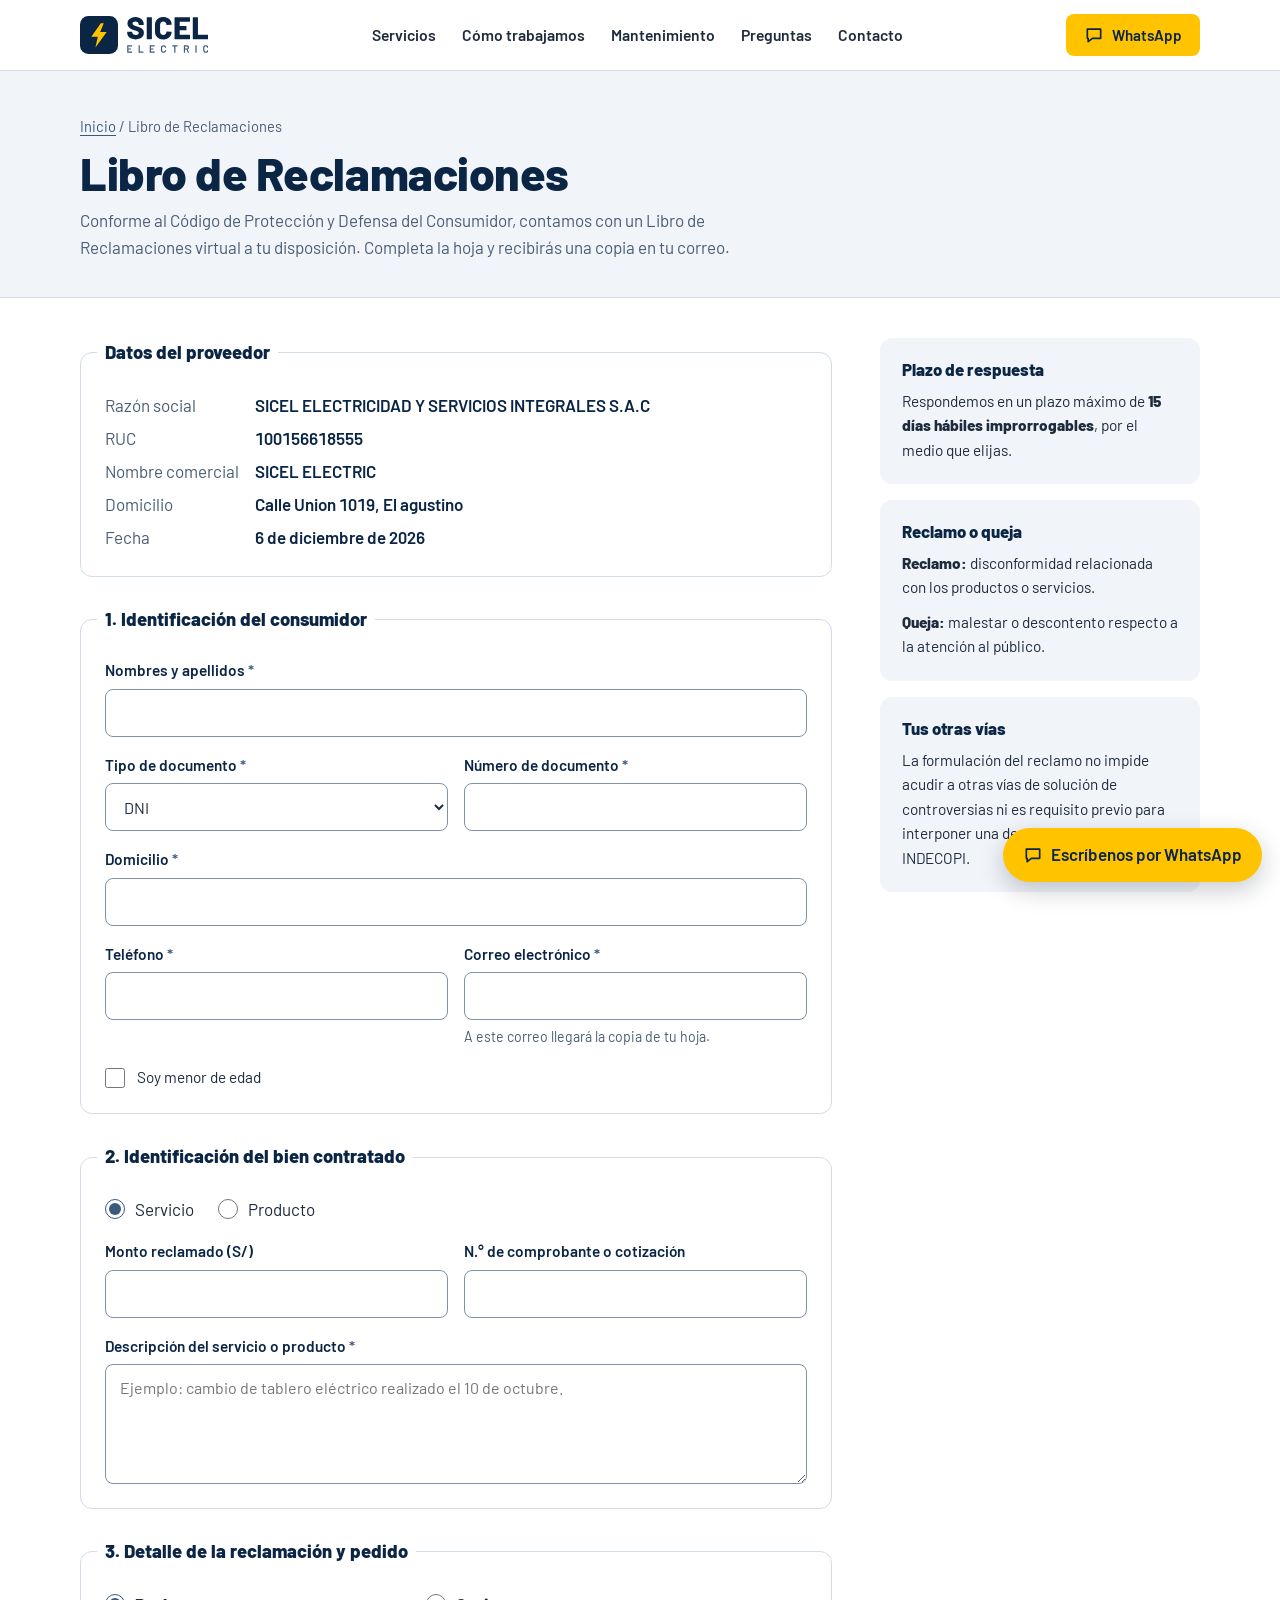
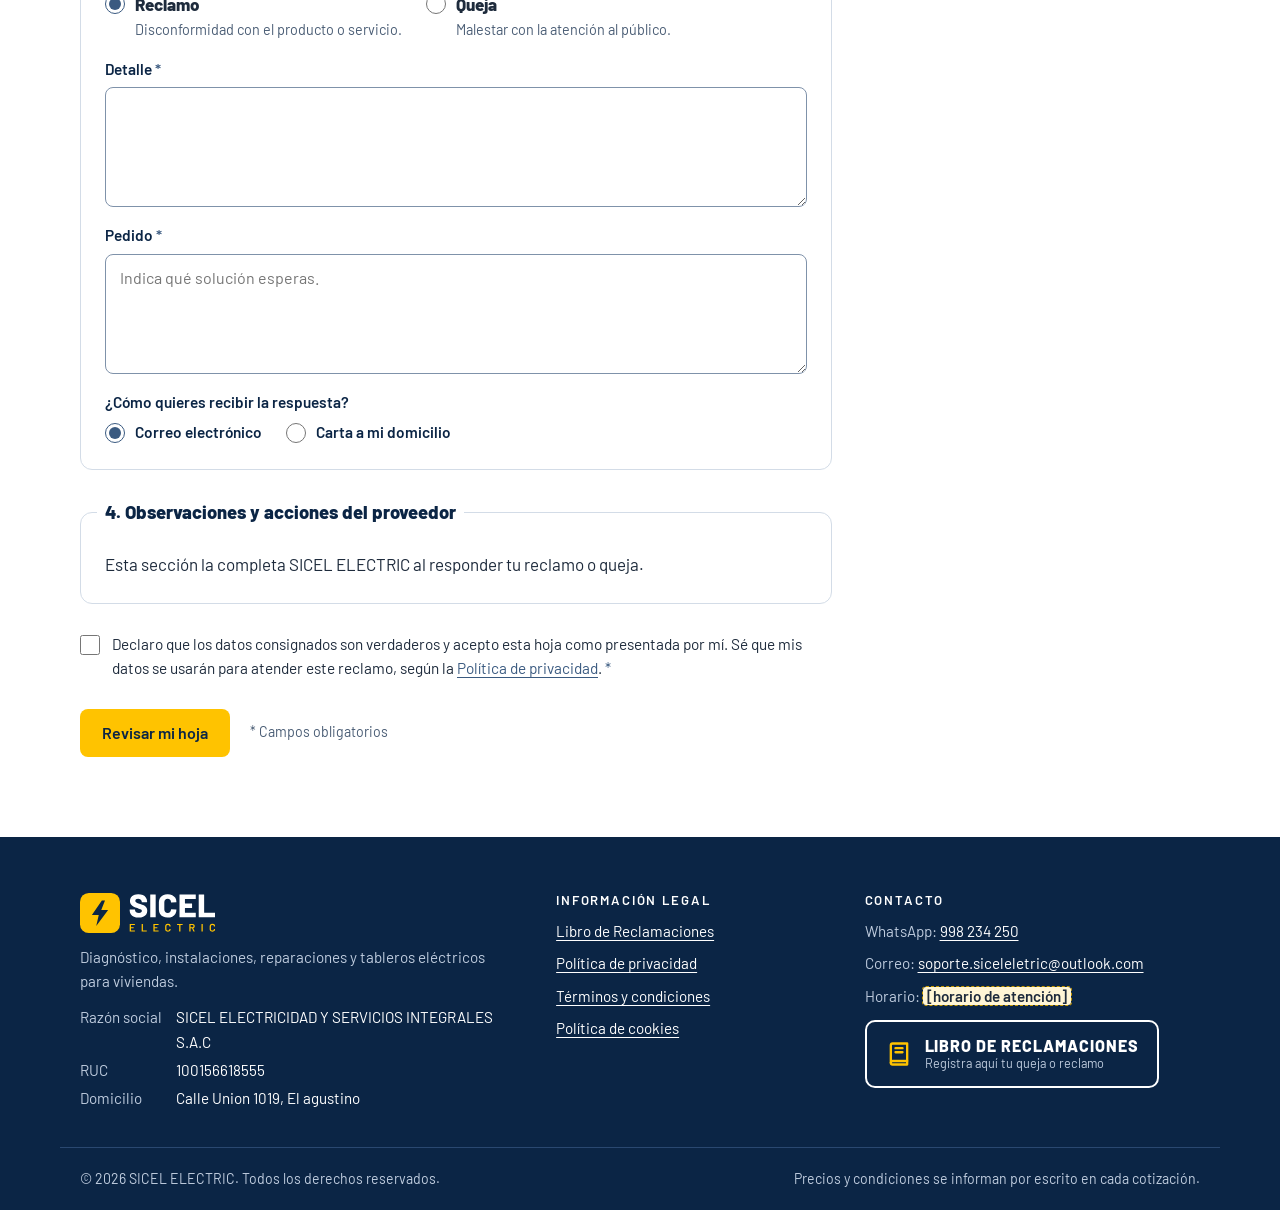
==== commit d13209cc: "Pulir microinteracciones y completar datos del proveedor - Botones con elevación al pasar el mouse y" ====
--- a/SICEL-web/libro-de-reclamaciones.html
+++ b/SICEL-web/libro-de-reclamaciones.html
@@ -51,14 +51,14 @@
         <p><a href="libro-de-reclamaciones.html">Registrar otra hoja</a></p>
       </div>
 
-      <form class="lr-form" id="libro-form" action="https://formsubmit.co/soporte.sicelelectric@outlook.com" method="POST" accept-charset="UTF-8" novalidate>
+      <form class="lr-form" id="libro-form" action="https://formsubmit.co/soporte.siceleletric@outlook.com" method="POST" accept-charset="UTF-8" novalidate>
         <fieldset>
           <legend>Datos del proveedor</legend>
           <dl class="provider-box">
-            <dt>Razón social</dt><dd><span class="ph">[Razón social]</span></dd>
-            <dt>RUC</dt><dd><span class="ph">[RUC]</span></dd>
+            <dt>Razón social</dt><dd><span>SICEL ELECTRICIDAD Y SERVICIOS INTEGRALES S.A.C</span></dd>
+            <dt>RUC</dt><dd><span>100156618555</span></dd>
             <dt>Nombre comercial</dt><dd>SICEL ELECTRIC</dd>
-            <dt>Domicilio</dt><dd><span class="ph">[Dirección]</span></dd>
+            <dt>Domicilio</dt><dd><span>Calle Union 1019, El agustino</span></dd>
             <dt>Fecha</dt><dd id="lr-fecha">Se registra al enviar</dd>
           </dl>
         </fieldset>
@@ -222,9 +222,9 @@
       <a class="foot-brand" href="./" aria-label="SICEL ELECTRIC, ir al inicio"><svg xmlns="http://www.w3.org/2000/svg" viewBox="0 0 445.99 132.00" aria-hidden="true" focusable="false"><g transform="translate(0.00 0.00) scale(1.3200)"><path d="M22,0 H78 A22,22 0 0 1 100,22 V78 A22,22 0 0 1 78,100 H22 A22,22 0 0 1 0,78 V22 A22,22 0 0 1 22,0 Z" class="lg-tile"/><path d="M54.70,18.80 L29.70,54.70 L46.90,54.70 L40.60,82.80 L70.30,42.20 L53.10,42.20 L62.50,18.80 Z" class="lg-bolt"/></g><path d="M164.0 57.776314318677095V55.7243143186771Q164.0 55.184314318677096 164.378 54.806314318677096Q164.756 54.428314318677096 165.296 54.428314318677096H180.308Q180.84799999999998 54.428314318677096 181.226 54.806314318677096Q181.60399999999998 55.184314318677096 181.60399999999998 55.7243143186771V57.020314318677094Q181.60399999999998 60.5843143186771 185.168 63.2303143186771Q188.732 65.8763143186771 194.78 65.8763143186771Q199.53199999999998 65.8763143186771 201.79999999999998 63.8243143186771Q204.06799999999998 61.7723143186771 204.06799999999998 59.0723143186771Q204.06799999999998 56.9123143186771 202.718 55.562314318677096Q201.368 54.2123143186771 199.1 53.294314318677095Q196.832 52.376314318677096 192.07999999999998 50.7563143186771Q191.432 50.4323143186771 190.784 50.2703143186771Q190.136 50.1083143186771 189.596 49.892314318677094Q182.576 47.6243143186771 177.392 44.9783143186771Q172.208 42.3323143186771 168.536 37.6343143186771Q164.864 32.9363143186771 164.864 26.0243143186771Q164.864 19.3283143186771 168.374 14.306314318677103Q171.884 9.284314318677104 178.14799999999997 6.584314318677102Q184.41199999999998 3.8843143186770988 192.296 3.8843143186770988Q200.612 3.8843143186770988 207.254 6.9083143186771Q213.896 9.9323143186771 217.676 15.4403143186771Q221.456 20.9483143186771 221.456 28.0763143186771V29.5883143186771Q221.456 30.1283143186771 221.07799999999997 30.5063143186771Q220.7 30.8843143186771 220.16 30.8843143186771H205.148Q204.608 30.8843143186771 204.23 30.5063143186771Q203.85199999999998 30.1283143186771 203.85199999999998 29.5883143186771V28.8323143186771Q203.85199999999998 25.052314318677098 200.504 22.136314318677098Q197.156 19.220314318677097 191.54 19.220314318677097Q187.328 19.220314318677097 184.952 20.9483143186771Q182.576 22.6763143186771 182.576 25.8083143186771Q182.576 28.184314318677096 184.088 29.7503143186771Q185.6 31.3163143186771 188.786 32.666314318677095Q191.97199999999998 34.0163143186771 198.56 36.1763143186771Q206.12 38.7683143186771 210.332 40.7123143186771Q214.54399999999998 42.6563143186771 218.26999999999998 47.0303143186771Q221.99599999999998 51.404314318677095 221.99599999999998 58.532314318677095Q221.99599999999998 65.5523143186771 218.432 70.6283143186771Q214.868 75.70431431867709 208.442 78.4583143186771Q202.016 81.2123143186771 193.48399999999998 81.2123143186771Q184.51999999999998 81.2123143186771 177.878 78.3503143186771Q171.236 75.4883143186771 167.618 70.14231431867711Q164.0 64.7963143186771 164.0 57.776314318677095Z M231.82399999999998 79.05231431867709V6.044314318677095Q231.82399999999998 5.504314318677103 232.202 5.126314318677103Q232.57999999999998 4.748314318677103 233.11999999999998 4.748314318677103H248.456Q248.99599999999998 4.748314318677103 249.37399999999997 5.126314318677103Q249.75199999999998 5.504314318677103 249.75199999999998 6.044314318677095V79.05231431867709Q249.75199999999998 79.5923143186771 249.37399999999997 79.9703143186771Q248.99599999999998 80.3483143186771 248.456 80.3483143186771H233.11999999999998Q232.57999999999998 80.3483143186771 232.202 79.9703143186771Q231.82399999999998 79.5923143186771 231.82399999999998 79.05231431867709Z M260.33599999999996 54.1043143186771V30.776314318677095Q260.33599999999996 22.784314318677097 263.95399999999995 16.682314318677097Q267.57199999999995 10.580314318677097 274.106 7.232314318677098Q280.64 3.8843143186770988 289.28 3.8843143186770988Q297.91999999999996 3.8843143186770988 304.45399999999995 7.070314318677099Q310.98799999999994 10.256314318677099 314.606 16.034314318677097Q318.224 21.812314318677096 318.224 29.3723143186771Q318.224 29.912314318677097 317.846 30.2363143186771Q317.46799999999996 30.5603143186771 316.928 30.5603143186771L301.592 31.532314318677095Q300.296 31.532314318677095 300.296 30.3443143186771Q300.296 25.2683143186771 297.272 22.244314318677098Q294.248 19.220314318677097 289.28 19.220314318677097Q284.31199999999995 19.220314318677097 281.28799999999995 22.298314318677097Q278.26399999999995 25.376314318677096 278.26399999999995 30.3443143186771V54.8603143186771Q278.26399999999995 59.8283143186771 281.28799999999995 62.8523143186771Q284.31199999999995 65.8763143186771 289.28 65.8763143186771Q294.248 65.8763143186771 297.272 62.8523143186771Q300.296 59.8283143186771 300.296 54.8603143186771Q300.296 53.672314318677095 301.592 53.672314318677095L316.928 54.428314318677096Q317.46799999999996 54.428314318677096 317.846 54.752314318677094Q318.224 55.0763143186771 318.224 55.508314318677094Q318.224 63.1763143186771 314.606 69.0083143186771Q310.98799999999994 74.8403143186771 304.45399999999995 78.0263143186771Q297.91999999999996 81.2123143186771 289.28 81.2123143186771Q280.64 81.2123143186771 274.106 77.8643143186771Q267.57199999999995 74.5163143186771 263.95399999999995 68.3603143186771Q260.33599999999996 62.2043143186771 260.33599999999996 54.1043143186771Z M380.756 20.0843143186771H346.844Q346.304 20.0843143186771 346.304 20.6243143186771V33.9083143186771Q346.304 34.4483143186771 346.844 34.4483143186771H368.552Q369.092 34.4483143186771 369.47 34.8263143186771Q369.848 35.2043143186771 369.848 35.7443143186771V48.380314318677094Q369.848 48.9203143186771 369.47 49.2983143186771Q369.092 49.6763143186771 368.552 49.6763143186771H346.844Q346.304 49.6763143186771 346.304 50.2163143186771V64.47231431867709Q346.304 65.0123143186771 346.844 65.0123143186771H380.756Q381.296 65.0123143186771 381.674 65.3903143186771Q382.052 65.7683143186771 382.052 66.3083143186771V79.05231431867709Q382.052 79.5923143186771 381.674 79.9703143186771Q381.296 80.3483143186771 380.756 80.3483143186771H329.672Q329.132 80.3483143186771 328.754 79.9703143186771Q328.376 79.5923143186771 328.376 79.05231431867709V6.044314318677095Q328.376 5.504314318677103 328.754 5.126314318677103Q329.132 4.748314318677103 329.672 4.748314318677103H380.756Q381.296 4.748314318677103 381.674 5.126314318677103Q382.052 5.504314318677103 382.052 6.044314318677095V18.788314318677095Q382.052 19.3283143186771 381.674 19.7063143186771Q381.296 20.0843143186771 380.756 20.0843143186771Z M391.772 79.05231431867709V6.044314318677095Q391.772 5.504314318677103 392.15 5.126314318677103Q392.528 4.748314318677103 393.06800000000004 4.748314318677103H408.404Q408.944 4.748314318677103 409.322 5.126314318677103Q409.70000000000005 5.504314318677103 409.70000000000005 6.044314318677095V64.47231431867709Q409.70000000000005 65.0123143186771 410.24 65.0123143186771H444.692Q445.232 65.0123143186771 445.61 65.3903143186771Q445.988 65.7683143186771 445.988 66.3083143186771V79.05231431867709Q445.988 79.5923143186771 445.61 79.9703143186771Q445.232 80.3483143186771 444.692 80.3483143186771H393.06800000000004Q392.528 80.3483143186771 392.15 79.9703143186771Q391.772 79.5923143186771 391.772 79.05231431867709Z" class="lg-word"/><path d="M180.70022509934626 105.56308165619791H168.37386847840023Q168.19313011152417 105.56308165619791 168.19313011152417 105.74382002307395V112.50343494423791Q168.19313011152417 112.68417331111395 168.37386847840023 112.68417331111395H176.65168568132293Q176.83242404819896 112.68417331111395 176.95894090501218 112.81069016792718Q177.0854577618254 112.9372070247404 177.0854577618254 113.11794539161644V115.86516856813228Q177.0854577618254 116.04590693500832 176.95894090501218 116.17242379182156Q176.83242404819896 116.29894064863478 176.65168568132293 116.29894064863478H168.37386847840023Q168.19313011152417 116.29894064863478 168.19313011152417 116.47967901551083V123.45617997692602Q168.19313011152417 123.63691834380207 168.37386847840023 123.63691834380207H180.70022509934626Q180.88096346622228 123.63691834380207 181.0074803230355 123.7634352006153Q181.13399717984873 123.88995205742853 181.13399717984873 124.07069042430457V126.8179136008204Q181.13399717984873 126.99865196769643 181.0074803230355 127.12516882450967Q180.88096346622228 127.2516856813229 180.70022509934626 127.2516856813229H164.4337720805025Q164.25303371362648 127.2516856813229 164.12651685681323 127.12516882450967Q164.0 126.99865196769643 164.0 126.8179136008204V102.38208639917958Q164.0 102.20134803230354 164.12651685681323 102.07483117549032Q164.25303371362648 101.94831431867708 164.4337720805025 101.94831431867708H180.70022509934626Q180.88096346622228 101.94831431867708 181.0074803230355 102.07483117549032Q181.13399717984873 102.20134803230354 181.13399717984873 102.38208639917958V105.12930957569542Q181.13399717984873 105.31004794257146 181.0074803230355 105.43656479938468Q180.88096346622228 105.56308165619791 180.70022509934626 105.56308165619791Z M203.47325932572747 126.8179136008204V102.38208639917958Q203.47325932572747 102.20134803230354 203.59977618254072 102.07483117549032Q203.72629303935395 101.94831431867708 203.90703140622998 101.94831431867708H207.23261735674913Q207.4133557236252 101.94831431867708 207.5398725804384 102.07483117549032Q207.66638943725164 102.20134803230354 207.66638943725164 102.38208639917958V123.45617997692602Q207.66638943725164 123.63691834380207 207.8471278041277 123.63691834380207H219.95659838482246Q220.1373367516985 123.63691834380207 220.26385360851174 123.7634352006153Q220.39037046532496 123.88995205742853 220.39037046532496 124.07069042430457V126.8179136008204Q220.39037046532496 126.99865196769643 220.26385360851174 127.12516882450967Q220.1373367516985 127.2516856813229 219.95659838482246 127.2516856813229H203.90703140622998Q203.72629303935395 127.2516856813229 203.59977618254072 127.12516882450967Q203.47325932572747 126.99865196769643 203.47325932572747 126.8179136008204Z M258.88764260992184 105.56308165619791H246.5612859889758Q246.38054762209975 105.56308165619791 246.38054762209975 105.74382002307395V112.50343494423791Q246.38054762209975 112.68417331111395 246.5612859889758 112.68417331111395H254.83910319189852Q255.01984155877454 112.68417331111395 255.14635841558777 112.81069016792718Q255.272875272401 112.9372070247404 255.272875272401 113.11794539161644V115.86516856813228Q255.272875272401 116.04590693500832 255.14635841558777 116.17242379182156Q255.01984155877454 116.29894064863478 254.83910319189852 116.29894064863478H246.5612859889758Q246.38054762209975 116.29894064863478 246.38054762209975 116.47967901551083V123.45617997692602Q246.38054762209975 123.63691834380207 246.5612859889758 123.63691834380207H258.88764260992184Q259.06838097679787 123.63691834380207 259.1948978336111 123.7634352006153Q259.3214146904243 123.88995205742853 259.3214146904243 124.07069042430457V126.8179136008204Q259.3214146904243 126.99865196769643 259.1948978336111 127.12516882450967Q259.06838097679787 127.2516856813229 258.88764260992184 127.2516856813229H242.6211895910781Q242.44045122420206 127.2516856813229 242.3139343673888 127.12516882450967Q242.18741751057559 126.99865196769643 242.18741751057559 126.8179136008204V102.38208639917958Q242.18741751057559 102.20134803230354 242.3139343673888 102.07483117549032Q242.44045122420206 101.94831431867708 242.6211895910781 101.94831431867708H258.88764260992184Q259.06838097679787 101.94831431867708 259.1948978336111 102.07483117549032Q259.3214146904243 102.20134803230354 259.3214146904243 102.38208639917958V105.12930957569542Q259.3214146904243 105.31004794257146 259.1948978336111 105.43656479938468Q259.06838097679787 105.56308165619791 258.88764260992184 105.56308165619791Z M281.0461663889245 119.04616382515061V110.11768850147416Q281.0461663889245 107.58735136520957 282.166744263556 105.67152467632354Q283.28732213818745 103.7556979874375 285.34773952057435 102.70741545955646Q287.4081569029612 101.65913293167542 290.1192324061018 101.65913293167542Q292.7941602358672 101.65913293167542 294.8545776182541 102.67126778618125Q296.91499500064094 103.68340264068708 298.0355728752724 105.5269339828227Q299.1561507499039 107.37046532495833 299.1561507499039 109.79235944109729Q299.1561507499039 109.97309780797332 299.02963389309065 110.09961466478654Q298.9031170362774 110.22613152159978 298.7223786694014 110.22613152159978L295.39679271888224 110.40686988847582Q294.9630206383797 110.40686988847582 294.9630206383797 110.00924548134853Q294.9630206383797 107.87653275221125 293.64363056018465 106.57521651070374Q292.32424048198953 105.27390026919625 290.1192324061018 105.27390026919625Q287.9142243302141 105.27390026919625 286.57676041533136 106.57521651070374Q285.2392965004487 107.87653275221125 285.2392965004487 110.00924548134853V119.22690219202666Q285.2392965004487 121.32346724778873 286.57676041533136 122.62478348929622Q287.9142243302141 123.92609973080373 290.1192324061018 123.92609973080373Q292.32424048198953 123.92609973080373 293.64363056018465 122.64285732598384Q294.9630206383797 121.35961492116394 294.9630206383797 119.22690219202666Q294.9630206383797 118.82927778489936 295.39679271888224 118.82927778489936L298.7223786694014 118.97386847840019Q298.9031170362774 118.97386847840019 299.02963389309065 119.08231149852583Q299.1561507499039 119.19075451865145 299.1561507499039 119.33534521215228Q299.1561507499039 121.79338700166645 298.0355728752724 123.65499218048967Q296.91499500064094 125.5165973593129 294.8545776182541 126.52873221381873Q292.7941602358672 127.54086706832456 290.1192324061018 127.54086706832456Q287.4081569029612 127.54086706832456 285.34773952057435 126.47451070375593Q283.28732213818745 125.40815433918728 282.166744263556 123.49232765030123Q281.0461663889245 121.57650096141519 281.0461663889245 119.04616382515061Z M338.7740007691322 102.38208639917958V105.16545724907061Q338.7740007691322 105.34619561594667 338.647483912319 105.4727124727599Q338.52096705550576 105.59922932957312 338.3402286886297 105.59922932957312H331.68905678759137Q331.50831842071534 105.59922932957312 331.50831842071534 105.77996769644916V126.8179136008204Q331.50831842071534 126.99865196769643 331.3818015639021 127.12516882450967Q331.2552847070889 127.2516856813229 331.07454634021286 127.2516856813229H327.74896038969365Q327.5682220228176 127.2516856813229 327.4417051660044 127.12516882450967Q327.31518830919117 126.99865196769643 327.31518830919117 126.8179136008204V105.77996769644916Q327.31518830919117 105.59922932957312 327.13444994231514 105.59922932957312H320.7363117549033Q320.5555733880272 105.59922932957312 320.429056531214 105.4727124727599Q320.30253967440075 105.34619561594667 320.30253967440075 105.16545724907061V102.38208639917958Q320.30253967440075 102.20134803230354 320.429056531214 102.07483117549032Q320.5555733880272 101.94831431867708 320.7363117549033 101.94831431867708H338.3402286886297Q338.52096705550576 101.94831431867708 338.647483912319 102.07483117549032Q338.7740007691322 102.20134803230354 338.7740007691322 102.38208639917958Z M374.4156067170876 126.92635662094602 369.6441138315601 116.51582668888602Q369.5718184848097 116.37123599538519 369.42722779130884 116.37123599538519H365.0895069862839Q364.90876861940785 116.37123599538519 364.90876861940785 116.55197436226123V126.8179136008204Q364.90876861940785 126.99865196769643 364.78225176259457 127.12516882450967Q364.65573490578134 127.2516856813229 364.4749965389053 127.2516856813229H361.14941058838616Q360.96867222151013 127.2516856813229 360.8421553646969 127.12516882450967Q360.7156385078837 126.99865196769643 360.7156385078837 126.8179136008204V102.38208639917958Q360.7156385078837 102.20134803230354 360.8421553646969 102.07483117549032Q360.96867222151013 101.94831431867708 361.14941058838616 101.94831431867708H371.09002076656844Q373.29502884245613 101.94831431867708 374.9939694910909 102.87007998974488Q376.6929101397257 103.7918456608127 377.63274964748115 105.4727124727599Q378.5725891552366 107.15357928470708 378.5725891552366 109.32243968721957Q378.5725891552366 111.81662915010895 377.2893467504167 113.56979130880656Q376.0061043455968 115.32295346750416 373.72880092295867 116.00975926163312Q373.65650557620825 116.00975926163312 373.620357902833 116.08205460838354Q373.5842102294578 116.15434995513395 373.620357902833 116.22664530188436L378.7171798487374 126.74561825406998Q378.7894751954878 126.89020894757081 378.7894751954878 126.96250429432123Q378.7894751954878 127.2516856813229 378.3918507883605 127.2516856813229H374.9216741443405Q374.56019741058844 127.2516856813229 374.4156067170876 126.92635662094602ZM364.90876861940785 105.74382002307395V112.9372070247404Q364.90876861940785 113.11794539161644 365.0895069862839 113.11794539161644H370.5116579925651Q372.2467463145751 113.11794539161644 373.31310267914375 112.08773670042301Q374.3794590437124 111.05752800922957 374.3794590437124 109.35858736059478Q374.3794590437124 107.65964671196 373.31310267914375 106.61136418407895Q372.2467463145751 105.56308165619791 370.5116579925651 105.56308165619791H365.0895069862839Q364.90876861940785 105.56308165619791 364.90876861940785 105.74382002307395Z M400.94799897449053 126.8179136008204V102.38208639917958Q400.94799897449053 102.20134803230354 401.07451583130376 102.07483117549032Q401.201032688117 101.94831431867708 401.381771054993 101.94831431867708H404.70735700551216Q404.8880953723882 101.94831431867708 405.0146122292015 102.07483117549032Q405.1411290860147 102.20134803230354 405.1411290860147 102.38208639917958V126.8179136008204Q405.1411290860147 126.99865196769643 405.0146122292015 127.12516882450967Q404.8880953723882 127.2516856813229 404.70735700551216 127.2516856813229H401.381771054993Q401.201032688117 127.2516856813229 401.07451583130376 127.12516882450967Q400.94799897449053 126.99865196769643 400.94799897449053 126.8179136008204Z M427.8780156390207 119.04616382515061V110.11768850147416Q427.8780156390207 107.58735136520957 428.99859351365217 105.67152467632354Q430.11917138828363 103.7556979874375 432.17958877067053 102.70741545955646Q434.2400061530574 101.65913293167542 436.95108165619797 101.65913293167542Q439.6260094859634 101.65913293167542 441.6864268683503 102.67126778618125Q443.7468442507371 103.68340264068708 444.8674221253686 105.5269339828227Q445.98800000000006 107.37046532495833 445.98800000000006 109.79235944109729Q445.98800000000006 109.97309780797332 445.86148314318683 110.09961466478654Q445.7349662863736 110.22613152159978 445.5542279194976 110.22613152159978L442.2286419689784 110.40686988847582Q441.7948698884759 110.40686988847582 441.7948698884759 110.00924548134853Q441.7948698884759 107.87653275221125 440.47547981028083 106.57521651070374Q439.1560897320857 105.27390026919625 436.95108165619797 105.27390026919625Q434.7460735803103 105.27390026919625 433.40860966542755 106.57521651070374Q432.0711457505449 107.87653275221125 432.0711457505449 110.00924548134853V119.22690219202666Q432.0711457505449 121.32346724778873 433.40860966542755 122.62478348929622Q434.7460735803103 123.92609973080373 436.95108165619797 123.92609973080373Q439.1560897320857 123.92609973080373 440.47547981028083 122.64285732598384Q441.7948698884759 121.35961492116394 441.7948698884759 119.22690219202666Q441.7948698884759 118.82927778489936 442.2286419689784 118.82927778489936L445.5542279194976 118.97386847840019Q445.7349662863736 118.97386847840019 445.86148314318683 119.08231149852583Q445.98800000000006 119.19075451865145 445.98800000000006 119.33534521215228Q445.98800000000006 121.79338700166645 444.8674221253686 123.65499218048967Q443.7468442507371 125.5165973593129 441.6864268683503 126.52873221381873Q439.6260094859634 127.54086706832456 436.95108165619797 127.54086706832456Q434.2400061530574 127.54086706832456 432.17958877067053 126.47451070375593Q430.11917138828363 125.40815433918728 428.99859351365217 123.49232765030123Q427.8780156390207 121.57650096141519 427.8780156390207 119.04616382515061Z" class="lg-sub"/></svg></a>
       <p>Diagnóstico, instalaciones, reparaciones y tableros eléctricos para viviendas.</p>
       <dl class="provider">
-        <dt>Razón social</dt><dd><span class="ph">[Razón social]</span></dd>
-        <dt>RUC</dt><dd><span class="ph">[RUC]</span></dd>
-        <dt>Domicilio</dt><dd><span class="ph">[Dirección]</span></dd>
+        <dt>Razón social</dt><dd><span>SICEL ELECTRICIDAD Y SERVICIOS INTEGRALES S.A.C</span></dd>
+        <dt>RUC</dt><dd><span>100156618555</span></dd>
+        <dt>Domicilio</dt><dd><span>Calle Union 1019, El agustino</span></dd>
       </dl>
     </div>
     <div class="foot-col">
@@ -240,7 +240,7 @@
       <h2>Contacto</h2>
       <ul>
         <li>WhatsApp: <a href="https://wa.me/51998234250?text=Hola%20SICEL%20ELECTRIC%2C%20quiero%20hacer%20una%20consulta." target="_blank" rel="noopener">998 234 250</a></li>
-        <li>Correo: <a href="mailto:soporte.sicelelectric@outlook.com">soporte.sicelelectric@outlook.com</a></li>
+        <li>Correo: <a href="mailto:soporte.siceleletric@outlook.com">soporte.siceleletric@outlook.com</a></li>
         <li>Horario: <span class="ph">[horario de atención]</span></li>
       </ul>
       <a class="lr-btn" href="libro-de-reclamaciones.html"><svg class="icon" viewBox="0 0 24 24" fill="none" stroke="currentColor" stroke-width="2" stroke-linecap="round" stroke-linejoin="round" aria-hidden="true" focusable="false"><path d="M5 4.5A1.5 1.5 0 0 1 6.5 3H19v15H6.5A1.5 1.5 0 0 0 5 19.5z"/><path d="M5 19.5A1.5 1.5 0 0 0 6.5 21H19v-3"/><path d="M9 7h6M9 10.5h6"/></svg><span><strong>Libro de Reclamaciones</strong><small>Registra aquí tu queja o reclamo</small></span></a>
--- a/SICEL-web/assets/css/sicel.css
+++ b/SICEL-web/assets/css/sicel.css
@@ -1,7 +1,7 @@
 @font-face { font-family: 'Barlow'; font-style: normal; font-weight: 400; font-display: swap; src: url('../fonts/barlow-regular.woff2') format('woff2'); }
 @font-face { font-family: 'Barlow'; font-style: normal; font-weight: 600; font-display: swap; src: url('../fonts/barlow-semibold.woff2') format('woff2'); }
 @font-face { font-family: 'Barlow'; font-style: normal; font-weight: 800; font-display: swap; src: url('../fonts/barlow-extrabold.woff2') format('woff2'); }
-/* Layout: cabecera clara + banda azul con el tablero rotulado como pieza central; secciones en una columna de 1160 px que se apilan en móvil */
+/* Layout: cabecera clara + banda azul con la foto del electricista a la derecha; secciones en una columna de 1160 px que se apilan en móvil */
 :root {
   --bg: #FFFFFF;
   --surface: #F1F4F9;
@@ -19,11 +19,6 @@
   --band-muted: #BFCCDE;
   --band-line: #2A4870;
   --panel-door: #12305A;
-  --panel-rail: #081B35;
-  --breaker: #EEF2F7;
-  --breaker-edge: #C3CEDC;
-  --breaker-ink: #0B2545;
-  --lever-well: #C7D1DE;
   --note-bg: #FFF6D6;
   --note-line: #C99A00;
   --ok-bg: #E5F4EC;
@@ -40,6 +35,10 @@
   --band-logo-sub: #FFC300;
   --font: 'Barlow', 'Segoe UI', Roboto, 'Helvetica Neue', Arial, sans-serif;
   --radius: 12px;
+  --ease-out: cubic-bezier(0.23, 1, 0.32, 1);
+  --ease-in-out: cubic-bezier(0.77, 0, 0.175, 1);
+  --error: #B42318;
+  --error-bg: #FDECEA;
 }
 @media (prefers-color-scheme: dark) {
   :root:not([data-theme="light"]) {
@@ -59,12 +58,7 @@
     --band-muted: #B4C3D7;
     --band-line: #1D3759;
     --panel-door: #0F2A4E;
-    --panel-rail: #061528;
-    --breaker: #E6ECF4;
-    --breaker-edge: #B8C5D6;
-    --breaker-ink: #0B2545;
-    --lever-well: #BAC6D5;
-    --note-bg: #2B2510;
+      --note-bg: #2B2510;
     --note-line: #B38A00;
     --ok-bg: #0F2E22;
     --ok-line: #5FD08F;
@@ -94,11 +88,6 @@
   --band-muted: #B4C3D7;
   --band-line: #1D3759;
   --panel-door: #0F2A4E;
-  --panel-rail: #061528;
-  --breaker: #E6ECF4;
-  --breaker-edge: #B8C5D6;
-  --breaker-ink: #0B2545;
-  --lever-well: #BAC6D5;
   --note-bg: #2B2510;
   --note-line: #B38A00;
   --ok-bg: #0F2E22;
@@ -141,6 +130,9 @@
 a { color: var(--steel); text-underline-offset: 3px; }
 a:hover { color: var(--ink); }
 :focus-visible { outline: 3px solid var(--focus); outline-offset: 2px; border-radius: 4px; }
+::selection { background: var(--accent); color: var(--on-accent); }
+html { scrollbar-color: var(--control-line) var(--surface); }
+input, textarea { caret-color: var(--steel); }
 img, svg { max-width: 100%; }
 .sr-only { position: absolute; width: 1px; height: 1px; padding: 0; margin: -1px; overflow: hidden; clip: rect(0 0 0 0); white-space: nowrap; border: 0; }
 .ph {
@@ -185,8 +177,14 @@
   line-height: 1.1;
   text-decoration: none;
   cursor: pointer;
-  transition: background-color 0.15s ease, border-color 0.15s ease;
-}
+  transition: transform 160ms var(--ease-out), background-color 150ms ease, border-color 150ms ease, box-shadow 160ms var(--ease-out);
+}
+/* Los botones suben 1px al pasar el mouse y se hunden al presionar */
+@media (hover: hover) and (pointer: fine) {
+  .btn:hover { transform: translateY(-1px); }
+  .btn-primary:hover { box-shadow: 0 6px 16px rgba(255, 195, 0, 0.28); }
+}
+.btn:active { transform: scale(0.97); box-shadow: none; }
 .btn-primary { background: var(--accent); color: var(--on-accent); }
 .btn-primary:hover { background: var(--accent-hover); color: var(--on-accent); }
 .btn-outline { background: transparent; color: var(--ink); border-color: var(--ink); }
@@ -223,24 +221,100 @@
 .lg-word { fill: var(--logo-word); }
 .lg-sub { fill: var(--logo-sub); }
 .nav { display: flex; align-items: center; gap: 26px; }
-.nav a { color: var(--fg); text-decoration: none; font-weight: 600; font-size: 0.98rem; }
-.nav a:hover { color: var(--steel); }
-@media (max-width: 900px) { .nav { display: none; } }
-@media (max-width: 380px) { .brand svg { height: 32px; } .hdr .btn-sm { padding: 0 0.8rem; } }
-
-/* ---------- Héroe con tablero ---------- */
+.nav a {
+  color: var(--fg);
+  text-decoration: none;
+  font-weight: 600;
+  font-size: 0.98rem;
+  /* Subrayado que se dibuja de izquierda a derecha */
+  background: linear-gradient(var(--accent), var(--accent)) no-repeat left bottom / 0% 2px;
+  padding-block: 4px;
+  transition: background-size 200ms var(--ease-out), color 150ms ease;
+}
+.nav a:hover { color: var(--ink); background-size: 100% 2px; }
+.menu-btn {
+  display: none;
+  align-items: center;
+  gap: 6px;
+  min-height: 42px;
+  padding: 0 12px;
+  margin-left: auto;
+  border: 1px solid var(--line);
+  border-radius: 8px;
+  background: var(--bg);
+  color: var(--ink);
+  font: inherit;
+  font-weight: 600;
+  font-size: 0.95rem;
+  cursor: pointer;
+}
+.menu-btn:hover { background: var(--surface); }
+.menu-btn[aria-expanded="true"] { background: var(--surface); border-color: var(--control-line); }
+@media (max-width: 900px) {
+  .site-header .hdr { position: relative; gap: 10px; }
+  .menu-btn { display: inline-flex; }
+  .nav {
+    display: none;
+    position: absolute;
+    top: 100%;
+    left: 0;
+    right: 0;
+    flex-direction: column;
+    align-items: stretch;
+    gap: 0;
+    padding: 8px max(20px, env(safe-area-inset-left, 0px)) 16px;
+    background: var(--bg);
+    border-bottom: 1px solid var(--line);
+    box-shadow: 0 12px 20px rgba(4, 16, 31, 0.12);
+  }
+  .nav.open { display: flex; }
+  @media (prefers-reduced-motion: no-preference) {
+    .nav.open {
+      transition: opacity 180ms var(--ease-out), transform 180ms var(--ease-out);
+      @starting-style { opacity: 0; transform: translateY(-6px); }
+    }
+  }
+  .nav a { padding: 12px 0; border-bottom: 1px solid var(--line); font-size: 1.05rem; background: none; }
+  .nav a:last-child { border-bottom: 0; }
+}
+@media (max-width: 380px) { .brand svg { height: 32px; } .hdr .btn-sm { padding: 0 0.8rem; } .menu-btn span { display: none; } }
+
+/* ---------- Héroe con foto ---------- */
 .hero { background: var(--band); color: var(--band-fg); --focus: #FFC300; }
-.hero .wrap {
+.hero-grid {
   display: grid;
   grid-template-columns: minmax(0, 1.15fr) minmax(0, 0.85fr);
   gap: 56px;
   align-items: center;
-  padding-block: 64px 72px;
+  padding-block: 64px 56px;
 }
 .hero h1 { color: var(--band-fg); }
 .hero .eyebrow { color: var(--accent); }
 .hero-copy { display: flex; flex-direction: column; gap: 22px; min-width: 0; }
-.hero-lead { font-size: 1.2rem; color: var(--band-muted); max-width: 52ch; }
+.hero-lead { font-size: 1.3rem; line-height: 1.45; color: var(--band-fg); max-width: 34ch; }
+.hero-svcs { list-style: none; margin: 0; padding: 0; display: flex; flex-wrap: wrap; gap: 8px; }
+.hero-svcs li {
+  padding: 6px 12px;
+  border: 1px solid var(--band-line);
+  border-radius: 999px;
+  background: var(--panel-door);
+  color: var(--band-fg);
+  font-size: 0.95rem;
+  font-weight: 600;
+}
+.proof {
+  list-style: none;
+  margin: 0;
+  padding: 22px 0 26px;
+  border-top: 1px solid var(--band-line);
+  display: grid;
+  grid-template-columns: repeat(5, minmax(0, 1fr));
+  gap: 14px 24px;
+}
+.proof li { display: flex; align-items: center; gap: 10px; color: var(--band-fg); font-weight: 600; font-size: 0.98rem; line-height: 1.25; }
+.proof .icon { color: var(--accent); width: 24px; height: 24px; }
+@media (max-width: 1000px) { .proof { grid-template-columns: repeat(3, minmax(0, 1fr)); } }
+@media (max-width: 600px) { .proof { grid-template-columns: repeat(2, minmax(0, 1fr)); } }
 .hero-ctas { display: flex; flex-wrap: wrap; gap: 12px; }
 .hero .btn-outline { color: var(--band-fg); border-color: var(--band-muted); }
 .hero .btn-outline:hover { background: var(--panel-door); color: var(--band-fg); }
@@ -248,63 +322,66 @@
 .hero-contact span { display: inline-flex; align-items: center; gap: 8px; }
 .hero-contact strong { color: var(--band-fg); font-weight: 600; font-variant-numeric: tabular-nums; }
 @media (max-width: 900px) {
-  .hero .wrap { grid-template-columns: minmax(0, 1fr); gap: 40px; padding-block: 44px 52px; }
-}
-
-.panel { margin: 0; width: 100%; max-width: 430px; justify-self: center; }
-.panel-door {
-  background: var(--panel-door);
-  border: 1px solid var(--band-line);
-  border-radius: 16px;
-  padding: 18px;
-  display: flex;
-  flex-direction: column;
-  gap: 14px;
-}
-.panel-head {
-  display: flex;
-  justify-content: space-between;
+  .hero-grid { grid-template-columns: minmax(0, 1fr); gap: 36px; padding-block: 44px 0; }
+}
+/* Entrada de la portada, una sola vez al cargar: el texto sube en cascada y la foto se asienta */
+@media (prefers-reduced-motion: no-preference) {
+  .hero-copy > * { animation: rise 560ms var(--ease-out) backwards; }
+  .hero-copy > :nth-child(2) { animation-delay: 70ms; }
+  .hero-copy > :nth-child(3) { animation-delay: 130ms; }
+  .hero-copy > :nth-child(4) { animation-delay: 180ms; }
+  .hero-copy > :nth-child(5) { animation-delay: 220ms; }
+  .hero-photo { animation: settle 900ms var(--ease-out) backwards; }
+  .hero-badge { animation: rise 500ms var(--ease-out) 380ms backwards; }
+}
+@keyframes rise { from { opacity: 0; transform: translateY(14px); } }
+@keyframes settle { from { opacity: 0; transform: scale(1.04); } }
+
+/* Foto del electricista a sangre hasta el borde derecho, fundida con la banda azul */
+.hero { overflow-x: clip; }
+.hero-grid { position: relative; min-height: 560px; }
+.hero-media {
+  position: absolute;
+  top: 0;
+  bottom: 0;
+  left: 54%;
+  right: calc((100% - 100vw) / 2);
+  margin: 0;
+}
+.hero-media::before {
+  content: "";
+  position: absolute;
+  inset: 0;
+  z-index: 1;
+  left: -2px;
+  background: linear-gradient(to right, var(--band) 0%, var(--band) 4%, transparent 45%);
+}
+.hero-photo { display: block; width: 100%; height: 100%; object-fit: cover; object-position: 78% 30%; background: var(--panel-door); }
+.hero-badge {
+  position: absolute;
+  z-index: 2;
+  left: 12%;
+  bottom: 32px;
+  display: flex;
+  align-items: center;
   gap: 12px;
-  font-size: 0.74rem;
-  font-weight: 600;
-  letter-spacing: 0.12em;
-  text-transform: uppercase;
-  color: var(--band-muted);
-}
-.rail {
-  background: var(--panel-rail);
-  border-radius: 10px;
-  padding: 14px 10px 12px;
-  display: flex;
-  flex-wrap: wrap;
-  justify-content: center;
-  gap: 12px 10px;
-}
-.brk { display: flex; flex-direction: column; align-items: center; gap: 8px; width: 66px; }
-.brk-body {
-  width: 50px;
-  height: 80px;
-  background: var(--breaker);
-  border: 1px solid var(--breaker-edge);
-  border-radius: 6px;
-  display: flex;
-  flex-direction: column;
-  align-items: center;
-  justify-content: space-evenly;
-}
-.brk.wide .brk-body { width: 62px; }
-.lever { width: 22px; height: 32px; border-radius: 4px; background: var(--lever-well); padding: 3px; display: flex; }
-.lever span { width: 100%; height: 14px; border-radius: 3px; background: var(--accent); }
-.brk-rating { font-size: 0.66rem; font-weight: 600; color: var(--breaker-ink); font-variant-numeric: tabular-nums; line-height: 1; }
-.brk-tag { font-size: 0.7rem; line-height: 1.25; text-align: center; color: var(--band-fg); }
-.brk-tag b { display: block; color: var(--accent); font-weight: 800; letter-spacing: 0.04em; }
-@media (max-width: 440px) {
-  .rail { gap: 12px 6px; padding-inline: 6px; }
-  .brk { width: 58px; }
-  .brk.wide { width: 66px; }
-}
-.panel-foot { display: flex; align-items: center; gap: 8px; font-size: 0.8rem; color: var(--band-muted); }
-.panel-foot .icon { color: var(--accent); width: 18px; height: 18px; }
+  padding: 14px 18px;
+  border-radius: 12px;
+  background: var(--bg);
+  color: var(--muted);
+  font-size: 0.92rem;
+  line-height: 1.3;
+  box-shadow: 0 12px 28px rgba(4, 16, 31, 0.35);
+}
+.hero-badge .icon { width: 32px; height: 32px; padding: 6px; border-radius: 50%; background: var(--accent); color: var(--on-accent); }
+.hero-badge strong { display: block; color: var(--ink); font-size: 1rem; }
+@media (max-width: 900px) {
+  .hero-grid { min-height: 0; }
+  .hero-media { position: relative; left: auto; right: auto; margin-inline: calc(-1 * max(20px, env(safe-area-inset-left, 0px))); }
+  .hero-media::before { left: 0; top: -2px; background: linear-gradient(to bottom, var(--band) 0%, transparent 30%); }
+  .hero-photo { aspect-ratio: 4 / 3; height: auto; object-position: 72% 30%; }
+  .hero-badge { left: 20px; bottom: 20px; }
+}
 
 /* ---------- Secciones ---------- */
 .section { padding-block: 76px; }
@@ -313,11 +390,19 @@
 @media (max-width: 600px) { .section { padding-block: 56px; } .sec-head { margin-bottom: 28px; } }
 
 /* Síntomas */
-.symptoms { display: grid; grid-template-columns: repeat(2, minmax(0, 1fr)); gap: 0 48px; margin: 0; }
-.symptoms > div { display: flex; flex-direction: column; gap: 4px; padding-block: 18px; border-top: 1px solid var(--line); }
-.symptoms dt { font-weight: 800; font-size: 1.12rem; color: var(--ink); }
-.symptoms dd { margin: 0; color: var(--muted); }
-@media (max-width: 760px) { .symptoms { grid-template-columns: minmax(0, 1fr); } }
+.symptoms { list-style: none; display: grid; grid-template-columns: repeat(3, minmax(0, 1fr)); gap: 0 40px; margin: 0; padding: 0; }
+.symptoms li {
+  position: relative;
+  padding: 16px 0 16px 26px;
+  border-top: 1px solid var(--line);
+  font-weight: 800;
+  font-size: 1.12rem;
+  line-height: 1.3;
+  color: var(--ink);
+}
+.symptoms li::before { content: ""; position: absolute; left: 0; top: 1.45em; width: 12px; height: 12px; border-radius: 50%; background: var(--accent); box-shadow: 0 0 0 3px var(--note-bg); }
+@media (max-width: 900px) { .symptoms { grid-template-columns: repeat(2, minmax(0, 1fr)); } }
+@media (max-width: 560px) { .symptoms { grid-template-columns: minmax(0, 1fr); } }
 .note {
   display: flex;
   gap: 14px;
@@ -359,6 +444,41 @@
 }
 .chip.quiet { background: var(--surface); color: var(--steel); }
 .svc p { color: var(--muted); }
+.svc { position: relative; overflow: hidden; transition: transform 200ms var(--ease-out), box-shadow 200ms var(--ease-out); }
+.svc-media, .checklist-img {
+  display: block;
+  width: calc(100% + 56px);
+  max-width: none;
+  margin: -28px -28px 6px;
+  overflow: hidden;
+  aspect-ratio: 4 / 3;
+  background: var(--surface);
+}
+.svc-media img { display: block; width: 100%; height: 100%; object-fit: cover; transition: transform 400ms var(--ease-out); }
+.checklist-img { height: auto; object-fit: cover; }
+.svc .svc-note { padding-top: 12px; border-top: 1px solid var(--line); font-size: 0.95rem; color: var(--fg); }
+/* Toda la tarjeta lleva a WhatsApp: el enlace se estira sobre ella */
+.svc-link {
+  margin-top: auto;
+  display: inline-flex;
+  align-items: center;
+  gap: 6px;
+  min-height: 44px;
+  font-weight: 600;
+  color: var(--ink);
+  text-decoration: none;
+}
+.svc-link::after { content: ""; position: absolute; inset: 0; border-radius: inherit; }
+.svc-link .icon { transition: transform 200ms var(--ease-out); }
+.svc:has(.svc-link:focus-visible) { outline: 3px solid var(--focus); outline-offset: 2px; }
+.svc-link:focus-visible { outline: none; }
+@media (hover: hover) and (pointer: fine) {
+  .svc:hover { transform: translateY(-2px); box-shadow: 0 14px 30px rgba(4, 16, 31, 0.12); }
+  .svc:hover .svc-media img { transform: scale(1.03); }
+  .svc:hover .svc-link .icon { transform: translateX(3px); }
+}
+.svc:active { transform: scale(0.99); }
+.section.alt .finish { background: var(--bg); }
 .dash { list-style: none; margin: 0; padding: 0; display: flex; flex-direction: column; gap: 10px; }
 .dash li { position: relative; padding-left: 22px; }
 .dash li::before { content: ""; position: absolute; left: 0; top: 0.8em; width: 11px; height: 2px; background: var(--steel); }
@@ -388,7 +508,8 @@
 @media (max-width: 900px) { .split { grid-template-columns: minmax(0, 1fr); gap: 32px; } }
 .split-copy { display: flex; flex-direction: column; gap: 18px; min-width: 0; }
 .freq { display: flex; flex-wrap: wrap; gap: 8px; }
-.checklist { background: var(--surface); border-radius: var(--radius); padding: 28px; display: flex; flex-direction: column; gap: 16px; min-width: 0; }
+.checklist { background: var(--bg); border-radius: var(--radius); padding: 28px; display: flex; flex-direction: column; gap: 16px; min-width: 0; overflow: hidden; }
+.checklist-img { aspect-ratio: 16 / 9; object-position: center 40%; }
 .checklist h3 { font-size: 1.1rem; }
 .checks { list-style: none; margin: 0; padding: 0; display: flex; flex-direction: column; gap: 12px; }
 .checks li { display: flex; gap: 12px; align-items: flex-start; }
@@ -400,16 +521,43 @@
 .faq summary {
   list-style: none;
   cursor: pointer;
-  position: relative;
-  padding: 20px 44px 20px 0;
+  display: flex;
+  align-items: center;
+  gap: 14px;
+  padding: 20px 0;
   font-weight: 600;
   font-size: 1.1rem;
   color: var(--ink);
 }
 .faq summary::-webkit-details-marker { display: none; }
-.faq summary::after { content: "+"; position: absolute; right: 6px; top: 13px; font-size: 1.6rem; font-weight: 400; color: var(--steel); }
-.faq details[open] summary::after { content: "\2013"; }
-.faq details p { padding-bottom: 20px; color: var(--muted); max-width: 70ch; }
+/* Un "+" junto al texto que gira hasta formar una "x" al abrir */
+.faq summary::before {
+  content: "";
+  flex: none;
+  width: 22px;
+  height: 22px;
+  border-radius: 50%;
+  background:
+    linear-gradient(var(--on-accent), var(--on-accent)) center / 10px 2px no-repeat,
+    linear-gradient(var(--on-accent), var(--on-accent)) center / 2px 10px no-repeat,
+    var(--accent);
+}
+.faq details[open] > summary::before { rotate: 45deg; }
+@media (hover: hover) and (pointer: fine) { .faq summary:hover { color: var(--steel); } }
+.faq details p { padding: 0 0 20px 36px; color: var(--muted); max-width: 70ch; }
+.faq details::details-content {
+  interpolate-size: allow-keywords;
+  overflow: clip;
+  contain: layout;
+}
+.faq details:not([open])::details-content { block-size: 0; }
+@media (prefers-reduced-motion: no-preference) {
+  .faq summary::before { transition: rotate 200ms var(--ease-out); }
+  .faq details::details-content {
+    transition: block-size 260ms var(--ease-in-out), content-visibility 260ms;
+    transition-behavior: allow-discrete;
+  }
+}
 
 /* Contacto */
 .contact { display: grid; grid-template-columns: minmax(0, 1.15fr) minmax(0, 0.85fr); gap: 56px; align-items: start; }
@@ -434,6 +582,15 @@
 }
 textarea { min-height: 120px; resize: vertical; line-height: 1.5; }
 input:focus-visible, select:focus-visible, textarea:focus-visible { outline: 3px solid var(--focus); outline-offset: 1px; }
+/* Error por campo, solo después de que la persona interactúa o intenta enviar */
+.field-error { display: none; align-items: center; gap: 6px; font-size: 0.9rem; font-weight: 600; color: var(--error); }
+.field-error .icon { width: 16px; height: 16px; }
+:is(input, select, textarea):is(:user-invalid, .user-invalid-fallback) { border-color: var(--error); background-color: var(--error-bg); }
+.field:has(:is(:user-invalid, .user-invalid-fallback)) .field-error { display: flex; }
+@media (prefers-color-scheme: dark) {
+  :root:not([data-theme="light"]) { --error: #FF9B8F; --error-bg: #3A1512; }
+}
+:root[data-theme="dark"] { --error: #FF9B8F; --error-bg: #3A1512; }
 .check { display: flex; gap: 12px; align-items: flex-start; font-size: 0.96rem; }
 .check input { width: 20px; height: 20px; margin: 3px 0 0; flex: none; accent-color: var(--steel); }
 .req { color: var(--steel); }
@@ -512,7 +669,9 @@
 .lr-btn span { display: flex; flex-direction: column; line-height: 1.25; }
 .lr-btn strong { font-size: 1rem; letter-spacing: 0.06em; text-transform: uppercase; }
 .lr-btn small { color: var(--band-muted); }
+.lr-btn { transition: border-color 150ms ease, transform 160ms var(--ease-out); }
 .site-footer .lr-btn:hover { border-color: var(--accent); color: var(--band-fg); }
+.lr-btn:active { transform: scale(0.97); }
 .foot-bottom {
   border-top: 1px solid var(--band-line);
   padding-block: 20px calc(20px + env(safe-area-inset-bottom, 0px));
@@ -541,7 +700,13 @@
   text-decoration: none;
   box-shadow: var(--shadow);
 }
+.fab { transition: transform 160ms var(--ease-out), background-color 150ms ease; }
 .fab:hover { background: var(--accent-hover); color: var(--on-accent); }
+@media (hover: hover) and (pointer: fine) { .fab:hover { transform: translateY(-2px); } }
+.fab:active { transform: scale(0.96); }
+@media (prefers-reduced-motion: no-preference) {
+  .fab { animation: rise 500ms var(--ease-out) 900ms backwards; }
+}
 @media (max-width: 480px) { .fab .fab-label { display: none; } .fab { padding: 0 16px; } }
 
 /* ---------- Páginas legales y Libro ---------- */
